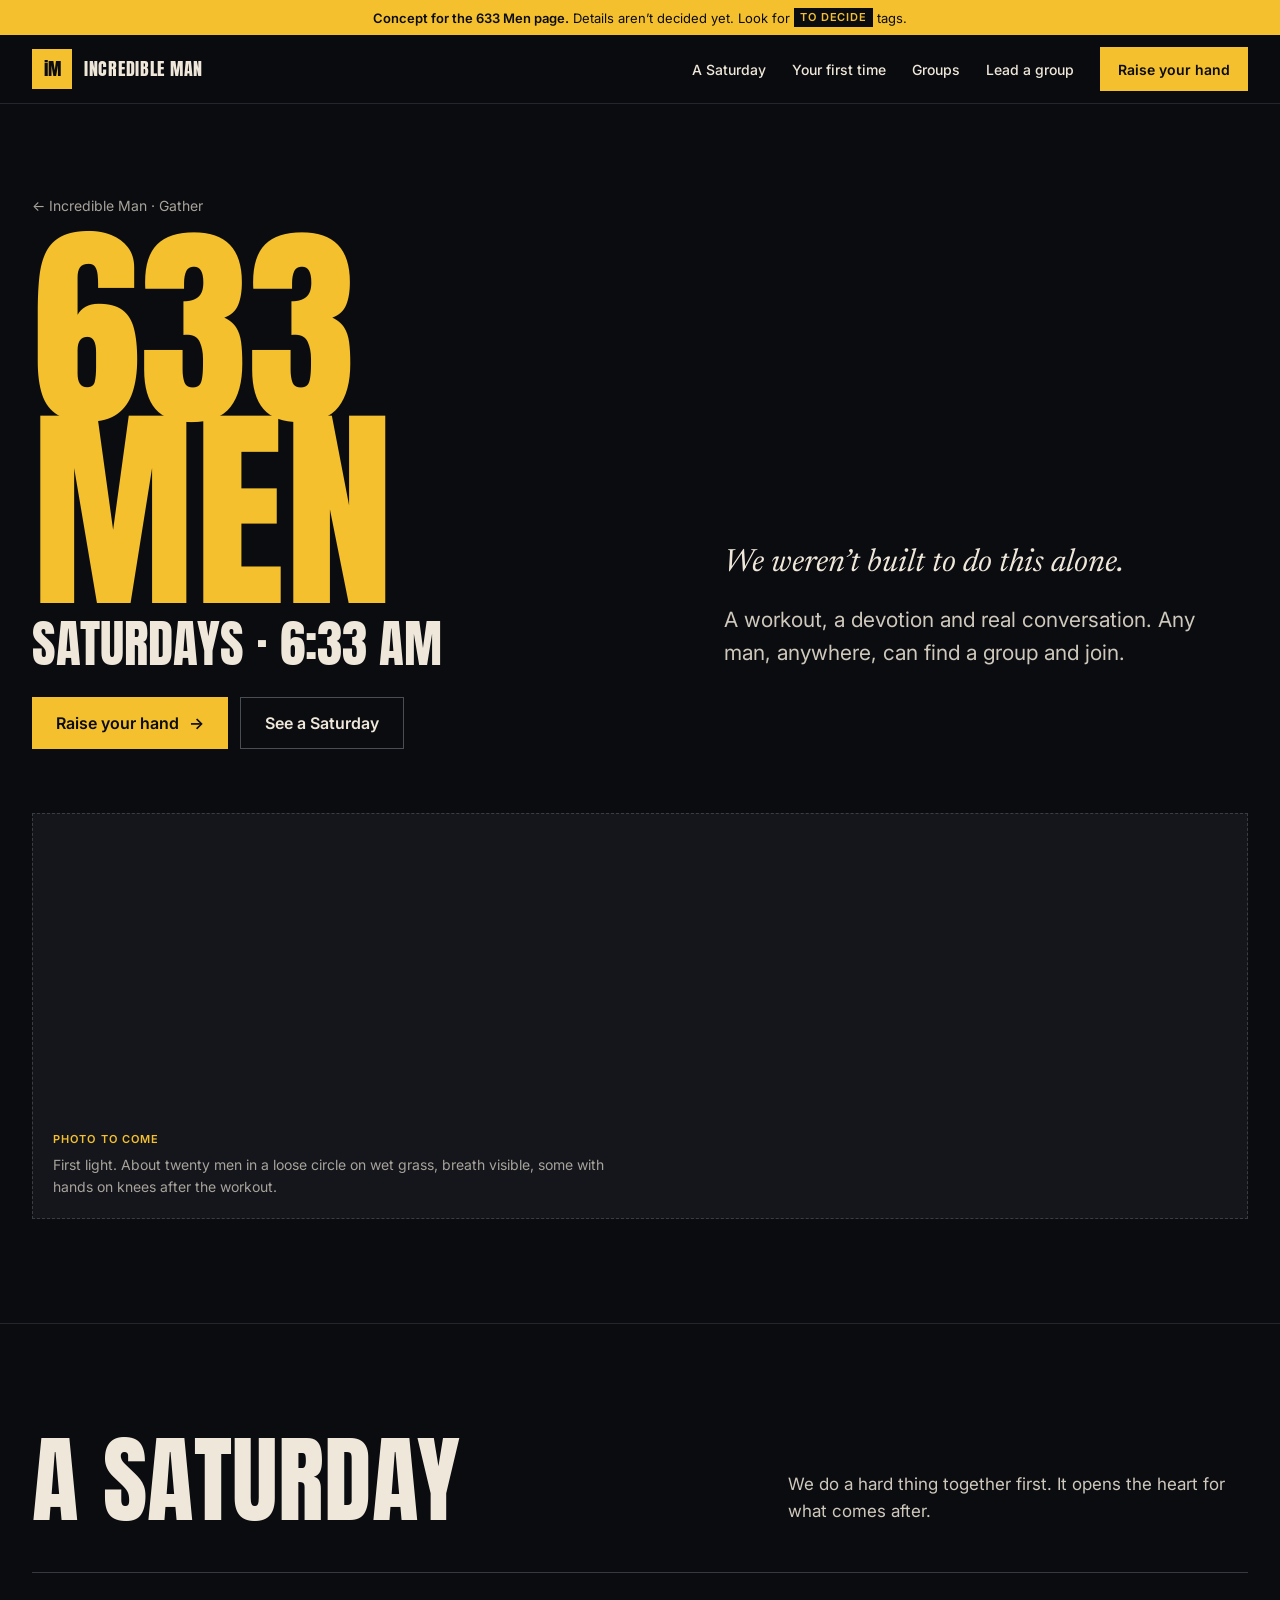
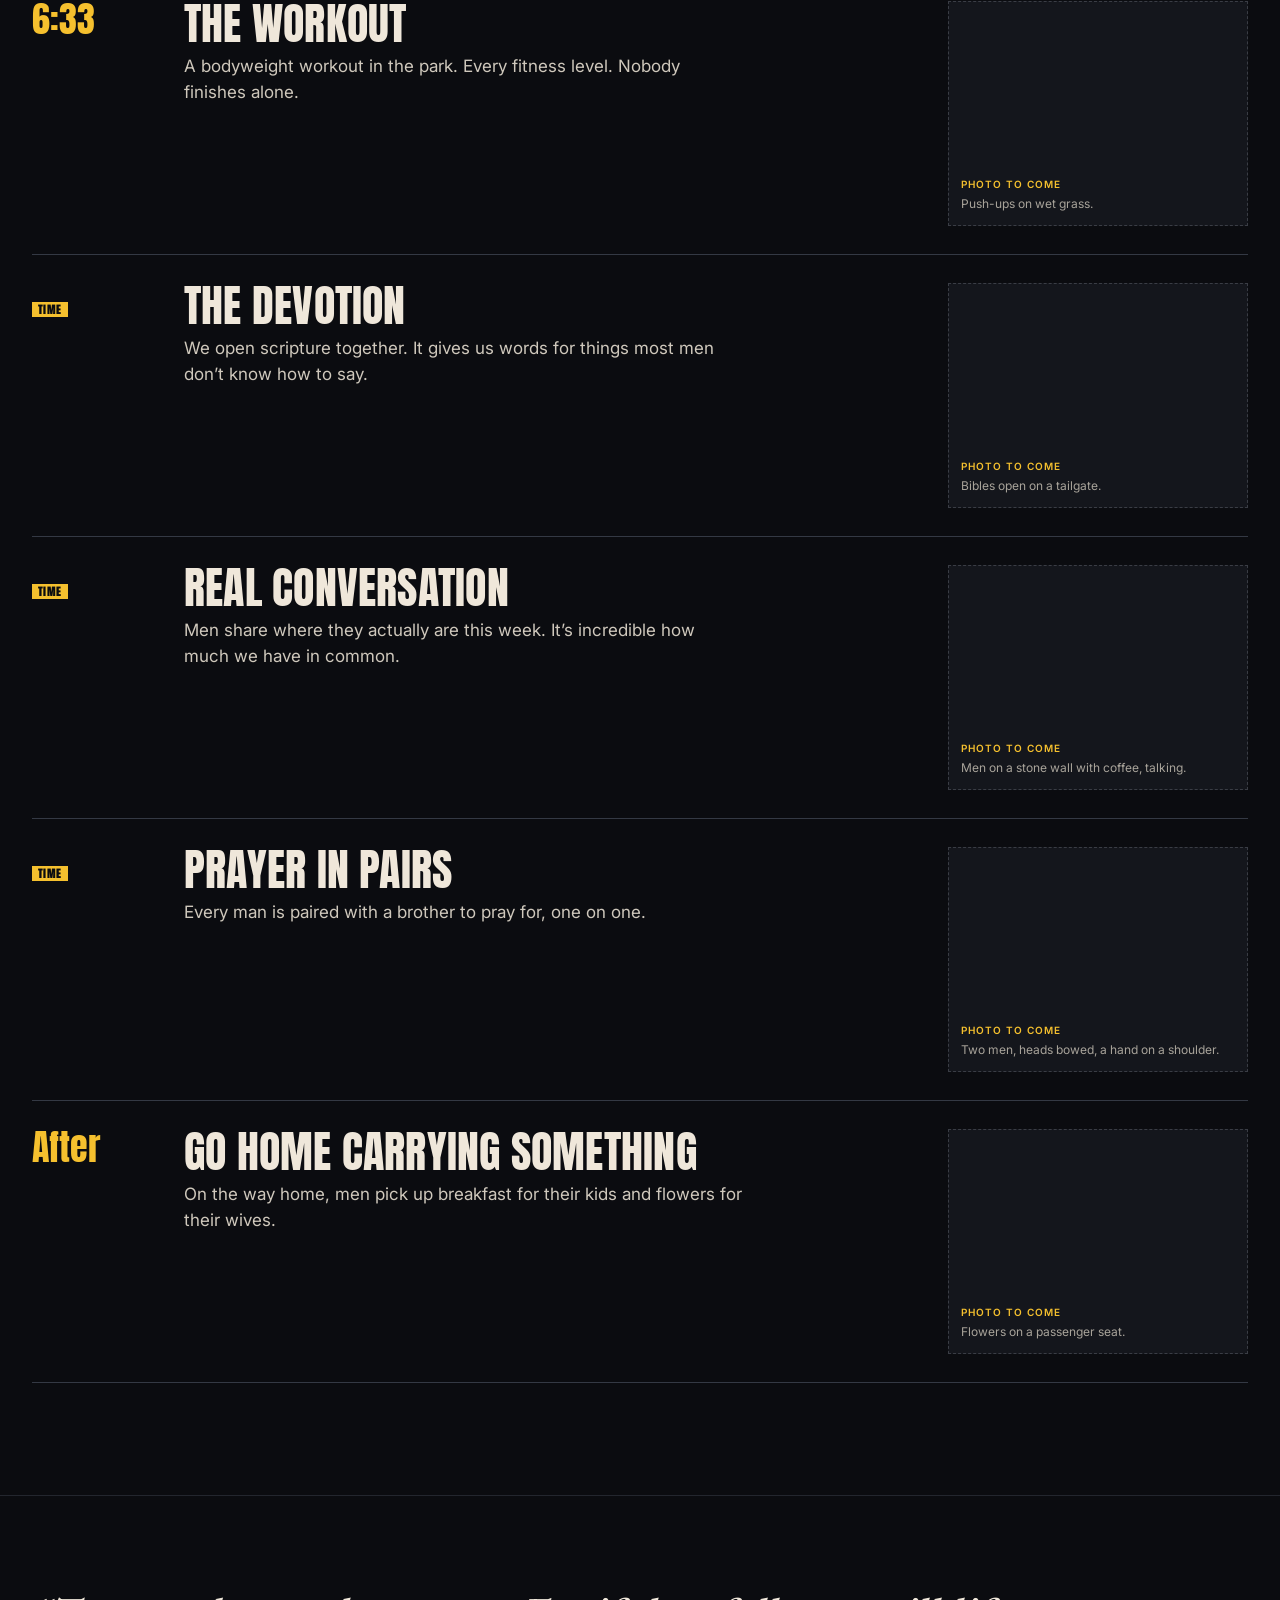
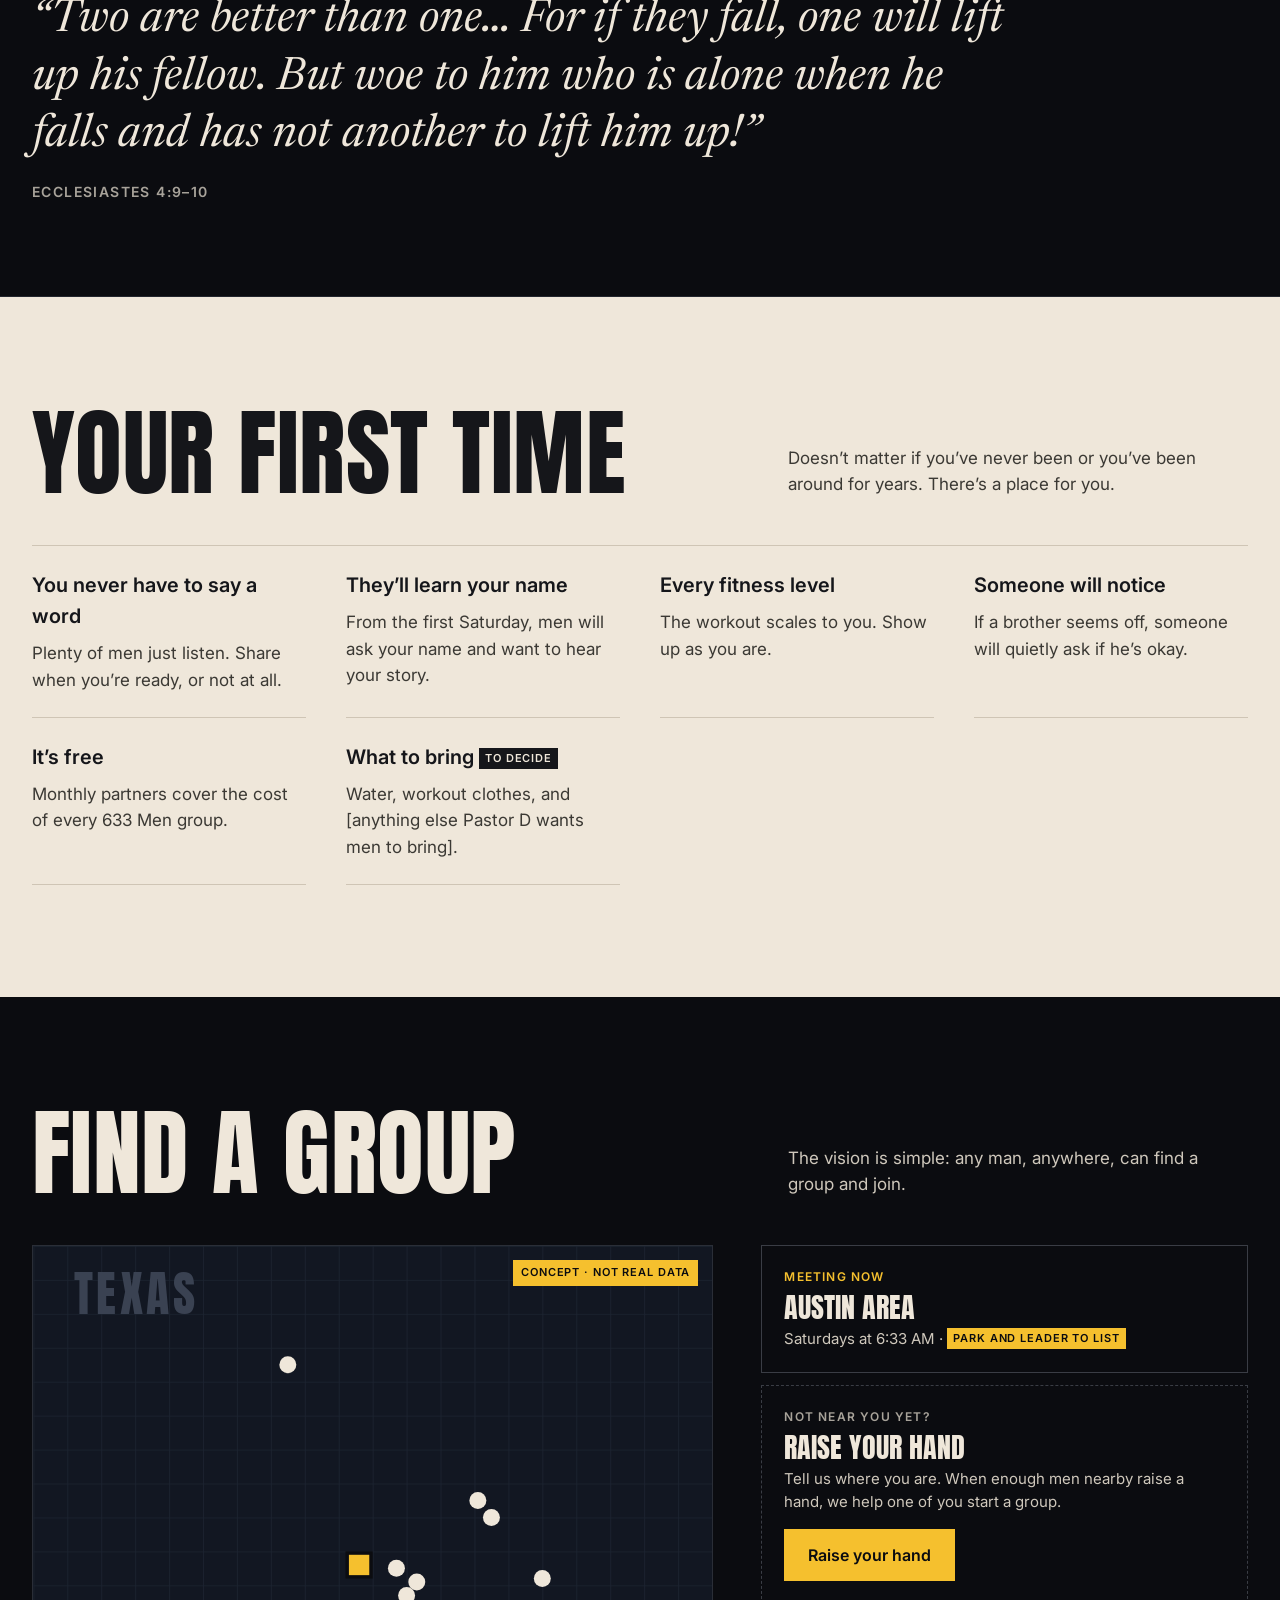
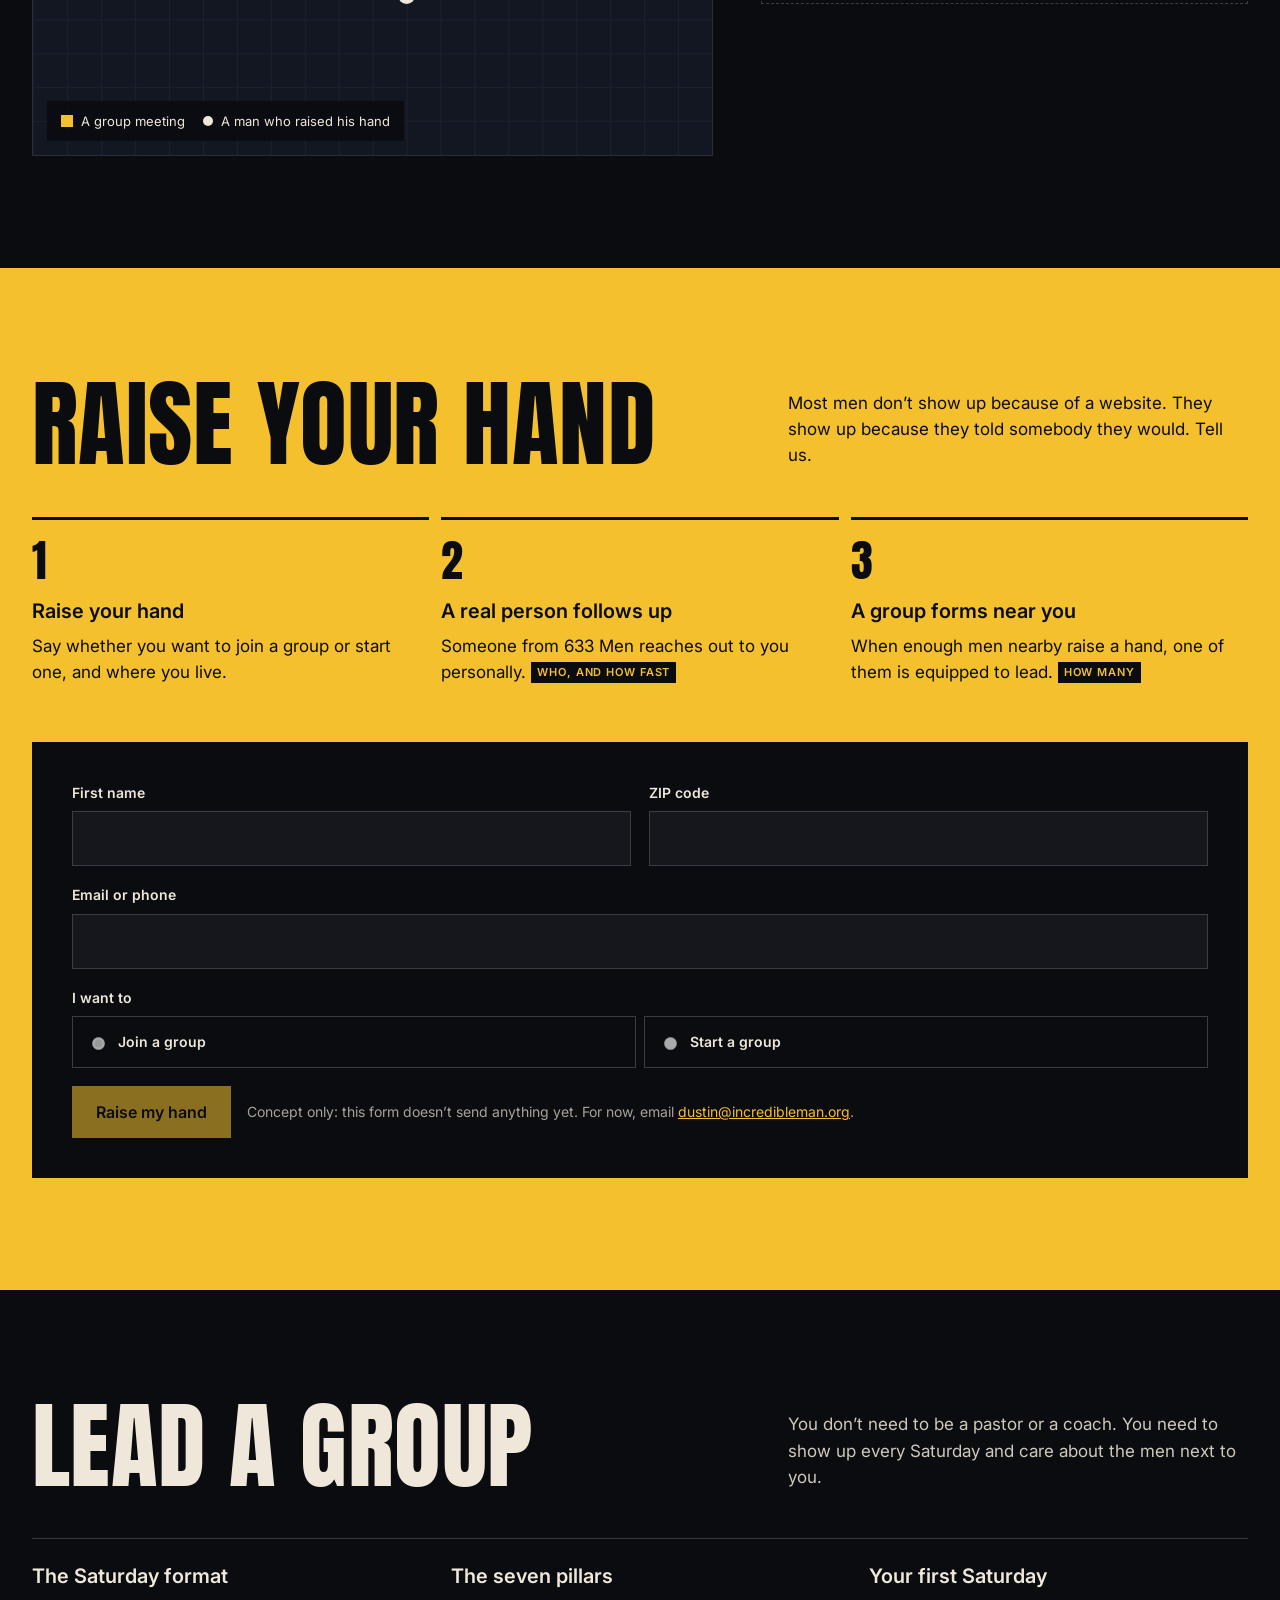
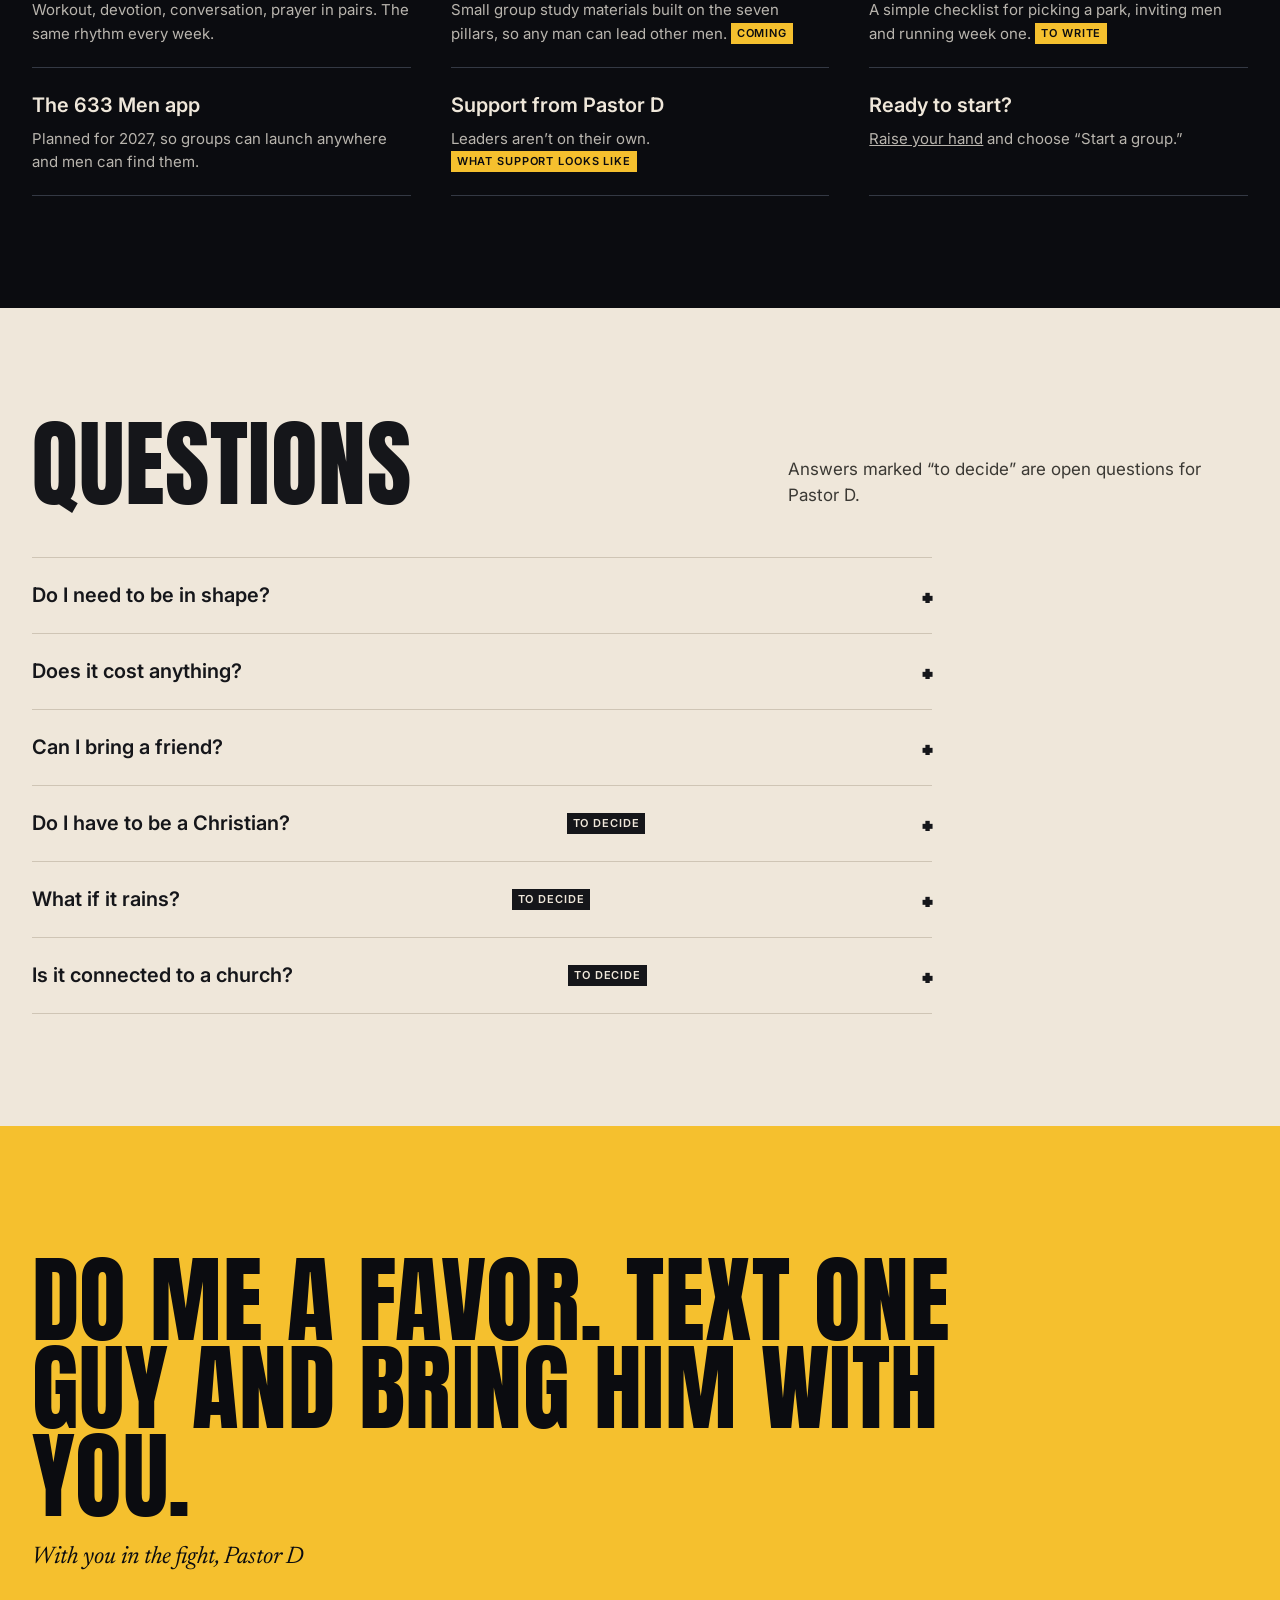
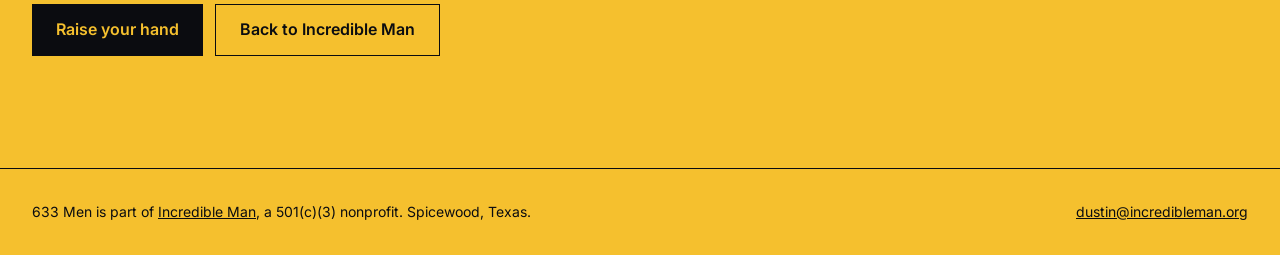
==== 633/index.html @ e5d3cb59 "Add 633 Men concept page and link it from the homepage Co-Authored-By: Claude Opus 5.5 <noreply@anth" ====
<!doctype html>
<html lang="en">
<head>
<meta charset="utf-8">
<meta name="viewport" content="width=device-width, initial-scale=1">
<meta name="robots" content="noindex, nofollow">
<title>633 Men · Concept</title>
<meta name="description" content="A concept page for 633 Men: Saturdays at 6:33 AM, a workout, a devotion and real conversation.">
<meta property="og:title" content="633 Men · Concept">
<meta property="og:description" content="Saturdays at 6:33 AM. A workout, a devotion and real conversation. Any man, anywhere, can find a group and join.">
<meta name="theme-color" content="#0B0C10">
<link rel="icon" href="data:image/svg+xml,%3Csvg xmlns='http://www.w3.org/2000/svg' viewBox='0 0 64 64'%3E%3Crect width='64' height='64' fill='%23F5C02E'/%3E%3Ctext x='32' y='44' font-family='Impact,Arial Black,sans-serif' font-size='30' text-anchor='middle' fill='%230B0C10'%3EiM%3C/text%3E%3C/svg%3E">
<link rel="preconnect" href="https://fonts.googleapis.com">
<link rel="preconnect" href="https://fonts.gstatic.com" crossorigin>
<link rel="stylesheet" href="https://fonts.googleapis.com/css2?family=Anton&family=Inter:wght@400;500;600&family=Newsreader:ital,opsz,wght@1,6..72,400&display=swap">
<style>
:root{
  --night:#0B0C10; --bone:#EFE7DA; --gold:#F5C02E; --gold-hover:#FFD65C;
  --on-night:#EFE7DA; --soft-on-night:#CFC8BC; --quiet-on-night:#A8A39A;
  --ink:#15161A; --soft-ink:#3B3934; --quiet-ink:#5E584E; --rule-bone:#CFC5B5;
  --display:'Anton',Impact,'Arial Narrow',sans-serif;
  --serif:'Newsreader',Georgia,serif;
  --sans:'Inter',system-ui,-apple-system,'Segoe UI',sans-serif;
  --h1:clamp(96px,17vw,220px); --h2:clamp(54px,8vw,96px); --h3:clamp(30px,3.6vw,44px);
  --gutter:clamp(20px,4vw,32px);
}
*{box-sizing:border-box}
html{scroll-behavior:smooth;-webkit-text-size-adjust:100%}
@media (prefers-reduced-motion:reduce){html{scroll-behavior:auto}}
body{margin:0;background:var(--night);color:var(--on-night);font-family:var(--sans);font-size:17px;line-height:1.55;-webkit-font-smoothing:antialiased}
a{color:inherit}
:focus-visible{outline:3px solid var(--gold);outline-offset:3px}
.wrap{max-width:1280px;margin:0 auto;padding-left:var(--gutter);padding-right:var(--gutter)}
.display{font-family:var(--display);font-weight:400;text-transform:uppercase;letter-spacing:.005em;margin:0}
.h2{font-size:var(--h2);line-height:.92}
.h3{font-size:var(--h3);line-height:1}
.serif{font-family:var(--serif);font-style:italic;font-weight:400}
.btn{display:inline-flex;align-items:center;gap:10px;min-height:52px;padding:0 24px;font-weight:600;font-size:16px;text-decoration:none;border:0;cursor:pointer;font-family:var(--sans)}
.btn-gold{background:var(--gold);color:var(--night)}
.btn-gold:hover{background:var(--gold-hover)}
.btn-line{border:1px solid #4A4D55;color:var(--on-night)}
.btn-line:hover{border-color:var(--on-night)}
.btn-dark{background:var(--night);color:var(--gold)}
.tag{display:inline-block;font-size:12px;font-weight:600;letter-spacing:.1em;text-transform:uppercase}
.tag-box{border:1px solid currentColor;padding:4px 8px}
.tbd{display:inline-block;font-size:11px;font-weight:600;letter-spacing:.08em;text-transform:uppercase;color:var(--night);background:var(--gold);padding:2px 6px;vertical-align:2px;white-space:nowrap}
.section{padding:clamp(72px,10vw,112px) 0}
.section-head{display:flex;flex-wrap:wrap;gap:20px 40px;align-items:flex-end;justify-content:space-between;margin-bottom:clamp(32px,5vw,48px)}
.section-head p{margin:0;max-width:460px;color:var(--soft-on-night)}
.bone{background:var(--bone);color:var(--ink)}
.bone .section-head p{color:var(--soft-ink)}
.bone .tbd{background:var(--ink);color:var(--bone)}
.gold{background:var(--gold);color:var(--night)}
.gold .section-head p{color:var(--night)}
.gold .tbd{background:var(--night);color:var(--gold)}

.preview-bar{background:var(--gold);color:var(--night);font-size:13px;line-height:1.4;text-align:center;padding:8px var(--gutter)}
.preview-bar strong{font-weight:600}
.preview-bar .tbd{background:var(--night);color:var(--gold)}

.site-header{position:sticky;top:0;z-index:20;background:rgba(11,12,16,.96);backdrop-filter:blur(8px);-webkit-backdrop-filter:blur(8px);border-bottom:1px solid #23262E}
.header-inner{display:flex;align-items:center;gap:20px;min-height:68px}
.brand{display:flex;align-items:center;gap:12px;text-decoration:none}
.brand-mark{width:40px;height:40px;background:var(--gold);color:var(--night);display:flex;align-items:center;justify-content:center;font-family:var(--display);font-size:18px}
.brand-name{font-family:var(--display);font-size:18px;letter-spacing:.04em}
.nav{margin-left:auto;display:flex;align-items:center;gap:26px;font-size:14px;font-weight:500}
.nav a{text-decoration:none}
.nav a:hover{color:var(--gold)}
.nav .btn{min-height:44px;padding:0 18px;font-size:14px}
.nav-short{display:none;margin-left:auto}
.nav-short .btn{min-height:44px;padding:0 16px;font-size:14px}
@media (max-width:900px){.nav{display:none}.nav-short{display:block}.brand-name .full{display:none}}
@media (min-width:901px){.brand-name .short{display:none}}

/* hero */
.hero{padding:clamp(48px,7vw,88px) 0 clamp(72px,9vw,104px)}
.crumb{font-size:14px;color:var(--quiet-on-night);text-decoration:none}
.crumb:hover{color:var(--on-night)}
.hero h1{margin:18px 0 0}
.hero h1 .big{display:block;font-family:var(--display);font-weight:400;font-size:var(--h1);line-height:.84;color:var(--gold);text-transform:uppercase}
.hero h1 .small{display:block;margin-top:16px;font-family:var(--display);font-weight:400;font-size:clamp(30px,4vw,52px);line-height:1;text-transform:uppercase}
.hero-grid{display:grid;grid-template-columns:minmax(0,6fr) minmax(0,5fr);gap:clamp(32px,5vw,64px);align-items:end}
@media (max-width:860px){.hero-grid{grid-template-columns:minmax(0,1fr)}}
.hero-lead{margin:0;font-size:clamp(18px,1.7vw,21px);color:var(--soft-on-night);max-width:520px}
.hero .serif{display:block;font-size:clamp(24px,2.6vw,32px);line-height:1.3;color:var(--on-night);margin:0 0 20px}
.hero-cta{display:flex;flex-wrap:wrap;gap:12px;margin-top:28px}
@media (max-width:620px){.hero-cta .btn{flex:1 1 100%;justify-content:space-between}}
.hero-photo{margin-top:clamp(40px,6vw,64px);aspect-ratio:3/1;border:1px dashed #3A3D45;background:#14161C;display:flex;flex-direction:column;justify-content:flex-end;gap:6px;padding:20px}
@media (max-width:620px){.hero-photo{aspect-ratio:4/3}}
.hero-photo .tag{color:var(--gold);font-size:11px}
.hero-photo span:last-child{font-size:14px;color:var(--quiet-on-night);max-width:560px}

/* saturday timeline */
.steps{list-style:none;margin:0;padding:0;border-top:1px solid #343944}
.step{display:grid;grid-template-columns:120px minmax(0,1fr) minmax(0,300px);gap:12px 32px;padding:28px 0;border-bottom:1px solid #343944;align-items:start}
.step .time{font-family:var(--display);font-size:clamp(26px,3vw,36px);line-height:1;color:var(--gold)}
.step h3{margin:0 0 8px}
.step p{margin:0;color:var(--soft-on-night);max-width:560px}
.shot{aspect-ratio:4/3;border:1px dashed #3A3D45;background:#14161C;padding:12px;display:flex;flex-direction:column;justify-content:flex-end;gap:4px}
.shot .tag{color:var(--gold);font-size:10px}
.shot span:last-child{font-size:12px;line-height:1.4;color:var(--quiet-on-night)}
@media (max-width:860px){.step{grid-template-columns:72px minmax(0,1fr)}.step .shot{grid-column:2}}

/* scripture */
.verse{padding:clamp(64px,8vw,96px) 0;border-top:1px solid #23262E;border-bottom:1px solid #23262E}
.verse blockquote{margin:0;max-width:980px;font-size:clamp(28px,3.6vw,46px);line-height:1.25}
.verse cite{display:block;font-family:var(--sans);margin-top:18px;font-style:normal;font-size:14px;font-weight:600;letter-spacing:.1em;color:var(--quiet-on-night)}

/* first time */
.expect{display:grid;grid-template-columns:repeat(auto-fit,minmax(min(100%,260px),1fr));gap:0 40px;border-top:1px solid var(--rule-bone)}
.expect div{padding:24px 0;border-bottom:1px solid var(--rule-bone)}
.expect h3{margin:0 0 8px;font-size:20px;font-weight:600}
.expect p{margin:0;color:var(--soft-ink)}

/* groups */
.groups-grid{display:grid;grid-template-columns:minmax(0,7fr) minmax(0,5fr);gap:clamp(32px,4vw,48px);align-items:start}
@media (max-width:900px){.groups-grid{grid-template-columns:minmax(0,1fr)}}
.map{position:relative;aspect-ratio:4/3;background:#121722;border:1px solid #2A2E37;overflow:hidden}
.map svg{position:absolute;inset:0;width:100%;height:100%}
.map-key{position:absolute;left:14px;bottom:14px;display:flex;flex-wrap:wrap;gap:8px 18px;background:rgba(11,12,16,.9);padding:10px 14px;font-size:13px}
.map-key span{display:flex;align-items:center;gap:8px}
.k-group{width:12px;height:12px;background:var(--gold)}
.k-hand{width:10px;height:10px;border-radius:50%;background:var(--on-night)}
.map-note{position:absolute;top:14px;right:14px;background:var(--gold);color:var(--night);font-size:11px;font-weight:600;letter-spacing:.08em;padding:4px 8px}
.group-card{border:1px solid #3A3D45;padding:22px;display:flex;flex-direction:column;gap:6px;margin-bottom:12px}
.group-card .name{font-family:var(--display);font-size:28px;line-height:1;text-transform:uppercase}
.group-card p{margin:0;color:var(--soft-on-night);font-size:15px}
.group-card.empty{border-style:dashed}

/* raise your hand */
.how{display:grid;grid-template-columns:repeat(3,minmax(0,1fr));gap:12px;margin-bottom:clamp(40px,5vw,56px)}
@media (max-width:860px){.how{grid-template-columns:minmax(0,1fr)}}
.how div{border-top:3px solid var(--night);padding-top:18px}
.how .n{font-family:var(--display);font-size:44px;line-height:1}
.how h3{margin:10px 0 6px;font-size:20px;font-weight:600}
.how p{margin:0}
.form{background:var(--night);color:var(--on-night);padding:clamp(24px,4vw,40px);display:grid;grid-template-columns:repeat(2,minmax(0,1fr));gap:18px}
@media (max-width:620px){.form{grid-template-columns:minmax(0,1fr)}}
.form .full{grid-column:1 / -1}
.form label{display:flex;flex-direction:column;gap:8px;font-size:14px;font-weight:600}
.form input{font:inherit;font-size:16px;font-weight:400;padding:14px;min-height:50px;background:#15171D;border:1px solid #3A3D45;color:var(--on-night)}
.choice{display:flex;flex-wrap:wrap;gap:8px;border:0;margin:0;padding:0}
.choice legend{font-size:14px;font-weight:600;margin-bottom:8px;padding:0}
.choice label{flex:1 1 200px;flex-direction:row;align-items:center;gap:10px;border:1px solid #3A3D45;padding:14px;min-height:50px;font-weight:600}
.choice input{min-height:0;accent-color:var(--gold)}
.form-note{margin:0;font-size:14px;color:var(--quiet-on-night)}
.form-note a{color:var(--gold)}

/* leaders */
.kit{display:grid;grid-template-columns:repeat(auto-fit,minmax(min(100%,280px),1fr));gap:0 40px;border-top:1px solid #343944}
.kit div{padding:22px 0;border-bottom:1px solid #343944}
.kit h3{margin:0 0 6px;font-size:20px;font-weight:600}
.kit p{margin:0;color:#B9B5AE;font-size:15px}

/* faq */
.faq{border-top:1px solid var(--rule-bone);max-width:900px}
.faq details{border-bottom:1px solid var(--rule-bone);padding:0}
.faq summary{list-style:none;cursor:pointer;display:flex;justify-content:space-between;gap:16px;align-items:center;padding:22px 0;font-size:20px;font-weight:600}
.faq summary::-webkit-details-marker{display:none}
.faq summary::after{content:"+";font-family:var(--display);font-size:28px;line-height:1}
.faq details[open] summary::after{content:"–"}
.faq p{margin:0 0 22px;color:var(--soft-ink);max-width:720px}

/* close */
.close .display{font-size:var(--h2);line-height:.92;max-width:980px}
.close p{margin:18px 0 0;font-size:18px;max-width:640px}
.close .serif{font-size:24px}
.close .row{display:flex;flex-wrap:wrap;gap:12px;margin-top:28px}
.site-footer{background:var(--gold);color:var(--night);border-top:1px solid var(--night);padding:32px 0;font-size:14px}
.site-footer .wrap{display:flex;flex-wrap:wrap;gap:12px 28px;justify-content:space-between}
</style>
</head>
<body>

<div class="preview-bar"><strong>Concept for the 633 Men page.</strong> Details aren’t decided yet. Look for <span class="tbd">To decide</span> tags.</div>

<header class="site-header">
  <div class="wrap header-inner">
    <a class="brand" href="../" aria-label="Incredible Man home"><span class="brand-mark">iM</span><span class="brand-name"><span class="full">INCREDIBLE MAN</span><span class="short">633 MEN</span></span></a>
    <nav class="nav" aria-label="633 Men">
      <a href="#saturday">A Saturday</a>
      <a href="#first-time">Your first time</a>
      <a href="#groups">Groups</a>
      <a href="#lead">Lead a group</a>
      <a class="btn btn-gold" href="#raise">Raise your hand</a>
    </nav>
    <div class="nav-short"><a class="btn btn-gold" href="#raise">Raise your hand</a></div>
  </div>
</header>

<main>
  <section class="hero" id="top">
    <div class="wrap">
      <a class="crumb" href="../#gather">← Incredible Man · Gather</a>
      <div class="hero-grid">
        <h1><span class="big">633 Men</span><span class="small">Saturdays · 6:33 AM</span></h1>
        <div>
          <p class="serif">We weren’t built to do this alone.</p>
          <p class="hero-lead">A workout, a devotion and real conversation. Any man, anywhere, can find a group and join.</p>
        </div>
      </div>
      <div class="hero-cta">
        <a class="btn btn-gold" href="#raise">Raise your hand <span aria-hidden="true">→</span></a>
        <a class="btn btn-line" href="#saturday">See a Saturday</a>
      </div>
      <div class="hero-photo"><span class="tag">Photo to come</span><span>First light. About twenty men in a loose circle on wet grass, breath visible, some with hands on knees after the workout.</span></div>
    </div>
  </section>

  <section class="section" id="saturday" aria-labelledby="saturday-title" style="border-top:1px solid #23262E">
    <div class="wrap">
      <div class="section-head">
        <h2 class="display h2" id="saturday-title">A Saturday</h2>
        <p>We do a hard thing together first. It opens the heart for what comes after.</p>
      </div>
      <ol class="steps">
        <li class="step">
          <span class="time">6:33</span>
          <div><h3 class="display h3">The workout</h3><p>A bodyweight workout in the park. Every fitness level. Nobody finishes alone.</p></div>
          <div class="shot"><span class="tag">Photo to come</span><span>Push-ups on wet grass.</span></div>
        </li>
        <li class="step">
          <span class="time"><span class="tbd">Time</span></span>
          <div><h3 class="display h3">The devotion</h3><p>We open scripture together. It gives us words for things most men don’t know how to say.</p></div>
          <div class="shot"><span class="tag">Photo to come</span><span>Bibles open on a tailgate.</span></div>
        </li>
        <li class="step">
          <span class="time"><span class="tbd">Time</span></span>
          <div><h3 class="display h3">Real conversation</h3><p>Men share where they actually are this week. It’s incredible how much we have in common.</p></div>
          <div class="shot"><span class="tag">Photo to come</span><span>Men on a stone wall with coffee, talking.</span></div>
        </li>
        <li class="step">
          <span class="time"><span class="tbd">Time</span></span>
          <div><h3 class="display h3">Prayer in pairs</h3><p>Every man is paired with a brother to pray for, one on one.</p></div>
          <div class="shot"><span class="tag">Photo to come</span><span>Two men, heads bowed, a hand on a shoulder.</span></div>
        </li>
        <li class="step">
          <span class="time">After</span>
          <div><h3 class="display h3">Go home carrying something</h3><p>On the way home, men pick up breakfast for their kids and flowers for their wives.</p></div>
          <div class="shot"><span class="tag">Photo to come</span><span>Flowers on a passenger seat.</span></div>
        </li>
      </ol>
    </div>
  </section>

  <section class="verse" aria-label="Scripture">
    <div class="wrap">
      <blockquote class="serif">“Two are better than one… For if they fall, one will lift up his fellow. But woe to him who is alone when he falls and has not another to lift him up!”<cite>ECCLESIASTES 4:9–10</cite></blockquote>
    </div>
  </section>

  <section class="section bone" id="first-time" aria-labelledby="first-title">
    <div class="wrap">
      <div class="section-head">
        <h2 class="display h2" id="first-title">Your first time</h2>
        <p>Doesn’t matter if you’ve never been or you’ve been around for years. There’s a place for you.</p>
      </div>
      <div class="expect">
        <div><h3>You never have to say a word</h3><p>Plenty of men just listen. Share when you’re ready, or not at all.</p></div>
        <div><h3>They’ll learn your name</h3><p>From the first Saturday, men will ask your name and want to hear your story.</p></div>
        <div><h3>Every fitness level</h3><p>The workout scales to you. Show up as you are.</p></div>
        <div><h3>Someone will notice</h3><p>If a brother seems off, someone will quietly ask if he’s okay.</p></div>
        <div><h3>It’s free</h3><p>Monthly partners cover the cost of every 633 Men group.</p></div>
        <div><h3>What to bring <span class="tbd">To decide</span></h3><p>Water, workout clothes, and [anything else Pastor D wants men to bring].</p></div>
      </div>
    </div>
  </section>

  <section class="section" id="groups" aria-labelledby="groups-title">
    <div class="wrap">
      <div class="section-head">
        <h2 class="display h2" id="groups-title">Find a group</h2>
        <p>The vision is simple: any man, anywhere, can find a group and join.</p>
      </div>
      <div class="groups-grid">
        <div class="map" role="img" aria-label="Concept map showing one group near Austin and men who have raised their hand elsewhere in Texas">
          <svg viewBox="0 0 400 300" aria-hidden="true">
            <defs><pattern id="g" width="20" height="20" patternUnits="userSpaceOnUse"><path d="M20 0H0V20" fill="none" stroke="#1C2330" stroke-width="1"/></pattern></defs>
            <rect width="400" height="300" fill="url(#g)"/>
            <text x="24" y="40" fill="#3A4252" font-family="Anton,Impact,sans-serif" font-size="28" letter-spacing="2">TEXAS</text>
            <circle cx="214" cy="190" r="5" fill="#EFE7DA"/><circle cx="226" cy="198" r="5" fill="#EFE7DA"/><circle cx="220" cy="206" r="5" fill="#EFE7DA"/>
            <circle cx="262" cy="150" r="5" fill="#EFE7DA"/><circle cx="270" cy="160" r="5" fill="#EFE7DA"/>
            <circle cx="300" cy="196" r="5" fill="#EFE7DA"/>
            <circle cx="150" cy="70" r="5" fill="#EFE7DA"/>
            <rect x="185" y="181" width="14" height="14" fill="#F5C02E" stroke="#0B0C10" stroke-width="2"/>
          </svg>
          <span class="map-note">CONCEPT · NOT REAL DATA</span>
          <div class="map-key"><span><i class="k-group"></i>A group meeting</span><span><i class="k-hand"></i>A man who raised his hand</span></div>
        </div>
        <div>
          <div class="group-card">
            <span class="tag" style="color:var(--gold)">Meeting now</span>
            <span class="name">Austin area</span>
            <p>Saturdays at 6:33 AM · <span class="tbd">Park and leader to list</span></p>
          </div>
          <div class="group-card empty">
            <span class="tag" style="color:var(--quiet-on-night)">Not near you yet?</span>
            <span class="name">Raise your hand</span>
            <p>Tell us where you are. When enough men nearby raise a hand, we help one of you start a group.</p>
            <p style="margin-top:10px"><a class="btn btn-gold" href="#raise">Raise your hand</a></p>
          </div>
        </div>
      </div>
    </div>
  </section>

  <section class="section gold" id="raise" aria-labelledby="raise-title">
    <div class="wrap">
      <div class="section-head">
        <h2 class="display h2" id="raise-title">Raise your hand</h2>
        <p>Most men don’t show up because of a website. They show up because they told somebody they would. Tell us.</p>
      </div>
      <div class="how">
        <div><span class="n">1</span><h3>Raise your hand</h3><p>Say whether you want to join a group or start one, and where you live.</p></div>
        <div><span class="n">2</span><h3>A real person follows up</h3><p>Someone from 633 Men reaches out to you personally. <span class="tbd">Who, and how fast</span></p></div>
        <div><span class="n">3</span><h3>A group forms near you</h3><p>When enough men nearby raise a hand, one of them is equipped to lead. <span class="tbd">How many</span></p></div>
      </div>
      <form class="form" onsubmit="return false" aria-describedby="form-note">
        <label>First name<input type="text" name="name" autocomplete="given-name" disabled></label>
        <label>ZIP code<input type="text" name="zip" inputmode="numeric" autocomplete="postal-code" disabled></label>
        <label class="full">Email or phone<input type="text" name="contact" disabled></label>
        <fieldset class="choice full" disabled>
          <legend>I want to</legend>
          <label><input type="radio" name="intent" checked> Join a group</label>
          <label><input type="radio" name="intent"> Start a group</label>
        </fieldset>
        <div class="full" style="display:flex;flex-wrap:wrap;gap:16px;align-items:center">
          <button class="btn btn-gold" type="submit" disabled style="opacity:.55;cursor:not-allowed">Raise my hand</button>
          <p class="form-note" id="form-note">Concept only: this form doesn’t send anything yet. For now, email <a href="mailto:dustin@incredibleman.org?subject=633%20Men">dustin@incredibleman.org</a>.</p>
        </div>
      </form>
    </div>
  </section>

  <section class="section" id="lead" aria-labelledby="lead-title">
    <div class="wrap">
      <div class="section-head">
        <h2 class="display h2" id="lead-title">Lead a group</h2>
        <p>You don’t need to be a pastor or a coach. You need to show up every Saturday and care about the men next to you.</p>
      </div>
      <div class="kit">
        <div><h3>The Saturday format</h3><p>Workout, devotion, conversation, prayer in pairs. The same rhythm every week.</p></div>
        <div><h3>The seven pillars</h3><p>Small group study materials built on the seven pillars, so any man can lead other men. <span class="tbd">Coming</span></p></div>
        <div><h3>Your first Saturday</h3><p>A simple checklist for picking a park, inviting men and running week one. <span class="tbd">To write</span></p></div>
        <div><h3>The 633 Men app</h3><p>Planned for 2027, so groups can launch anywhere and men can find them.</p></div>
        <div><h3>Support from Pastor D</h3><p>Leaders aren’t on their own. <span class="tbd">What support looks like</span></p></div>
        <div><h3>Ready to start?</h3><p><a href="#raise">Raise your hand</a> and choose “Start a group.”</p></div>
      </div>
    </div>
  </section>

  <section class="section bone" id="faq" aria-labelledby="faq-title">
    <div class="wrap">
      <div class="section-head">
        <h2 class="display h2" id="faq-title">Questions</h2>
        <p>Answers marked “to decide” are open questions for Pastor D.</p>
      </div>
      <div class="faq">
        <details><summary>Do I need to be in shape?</summary><p>No. Every fitness level is welcome, and the workout scales to you.</p></details>
        <details><summary>Does it cost anything?</summary><p>No. 633 Men is free, like every Incredible Man resource.</p></details>
        <details><summary>Can I bring a friend?</summary><p>Yes. Text one guy and bring him with you.</p></details>
        <details><summary>Do I have to be a Christian? <span class="tbd">To decide</span></summary><p>[Pastor D’s answer on who is welcome, and how faith is part of the morning.]</p></details>
        <details><summary>What if it rains? <span class="tbd">To decide</span></summary><p>[Weather plan.]</p></details>
        <details><summary>Is it connected to a church? <span class="tbd">To decide</span></summary><p>[How groups relate to local churches.]</p></details>
      </div>
    </div>
  </section>

  <section class="section gold close" aria-label="Closing">
    <div class="wrap">
      <p class="display">Do me a favor. Text one guy and bring him with you.</p>
      <p class="serif">With you in the fight, Pastor D</p>
      <div class="row">
        <a class="btn btn-dark" href="#raise">Raise your hand</a>
        <a class="btn" href="../" style="border:1px solid var(--night);color:var(--night)">Back to Incredible Man</a>
      </div>
    </div>
  </section>
</main>

<footer class="site-footer">
  <div class="wrap">
    <span>633 Men is part of <a href="../">Incredible Man</a>, a 501(c)(3) nonprofit. Spicewood, Texas.</span>
    <a href="mailto:dustin@incredibleman.org">dustin@incredibleman.org</a>
  </div>
</footer>
</body>
</html>
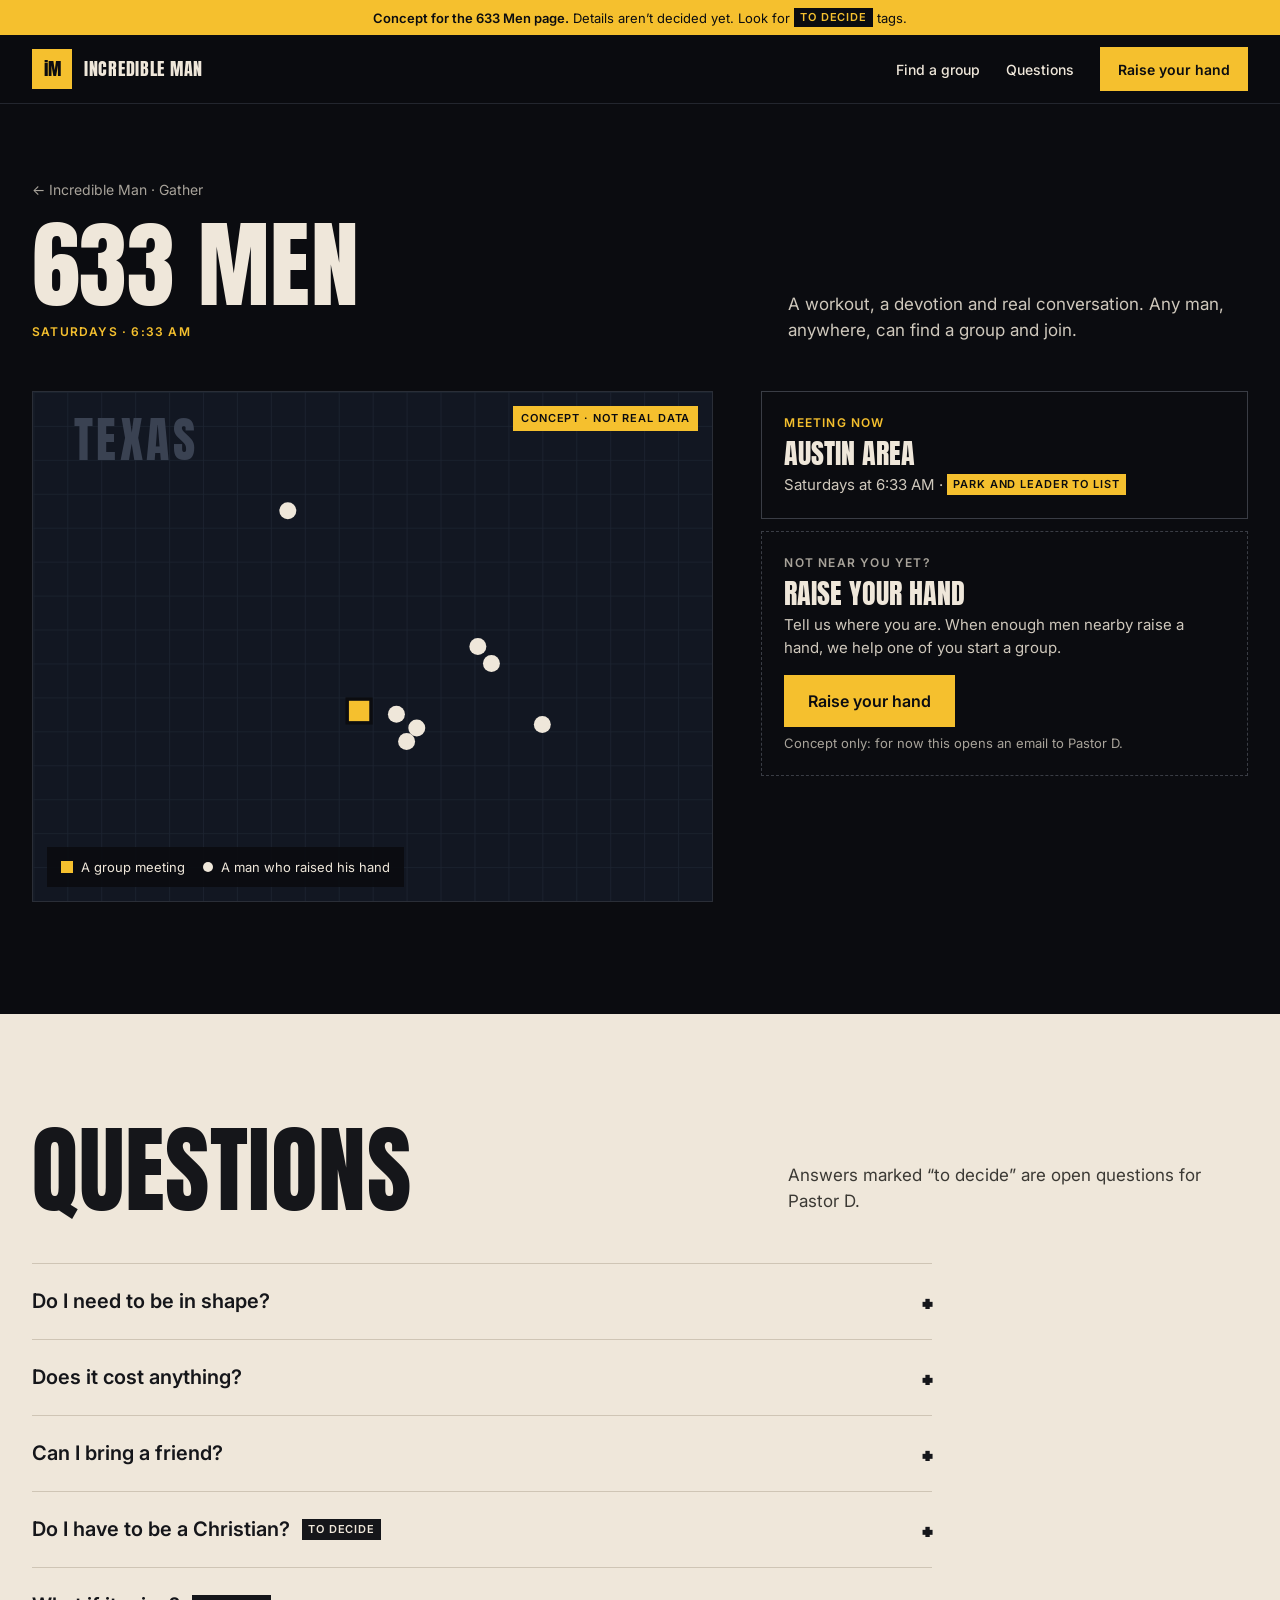
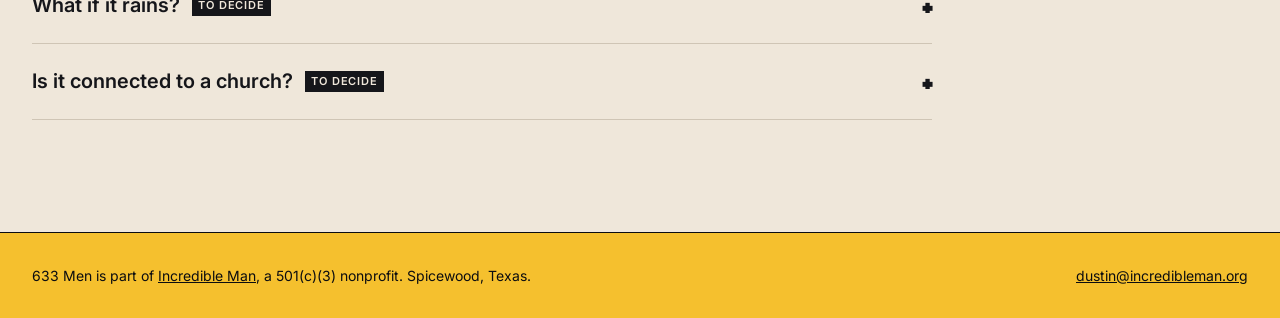
==== commit 43477376: "Trim 633 Men concept page to find-a-group and FAQ Co-Authored-By: Claude Opus 5.5 <noreply@anthropic" ====
--- a/633/index.html
+++ b/633/index.html
@@ -155,9 +155,9 @@
 /* faq */
 .faq{border-top:1px solid var(--rule-bone);max-width:900px}
 .faq details{border-bottom:1px solid var(--rule-bone);padding:0}
-.faq summary{list-style:none;cursor:pointer;display:flex;justify-content:space-between;gap:16px;align-items:center;padding:22px 0;font-size:20px;font-weight:600}
+.faq summary{list-style:none;cursor:pointer;display:flex;flex-wrap:wrap;justify-content:flex-start;gap:8px 12px;align-items:center;padding:22px 0;font-size:20px;font-weight:600}
 .faq summary::-webkit-details-marker{display:none}
-.faq summary::after{content:"+";font-family:var(--display);font-size:28px;line-height:1}
+.faq summary::after{margin-left:auto;content:"+";font-family:var(--display);font-size:28px;line-height:1}
 .faq details[open] summary::after{content:"–"}
 .faq p{margin:0 0 22px;color:var(--soft-ink);max-width:720px}
 
@@ -178,99 +178,24 @@
   <div class="wrap header-inner">
     <a class="brand" href="../" aria-label="Incredible Man home"><span class="brand-mark">iM</span><span class="brand-name"><span class="full">INCREDIBLE MAN</span><span class="short">633 MEN</span></span></a>
     <nav class="nav" aria-label="633 Men">
-      <a href="#saturday">A Saturday</a>
-      <a href="#first-time">Your first time</a>
-      <a href="#groups">Groups</a>
-      <a href="#lead">Lead a group</a>
-      <a class="btn btn-gold" href="#raise">Raise your hand</a>
+      <a href="#groups">Find a group</a>
+      <a href="#faq">Questions</a>
+      <a class="btn btn-gold" href="mailto:dustin@incredibleman.org?subject=633%20Men">Raise your hand</a>
     </nav>
-    <div class="nav-short"><a class="btn btn-gold" href="#raise">Raise your hand</a></div>
+    <div class="nav-short"><a class="btn btn-gold" href="mailto:dustin@incredibleman.org?subject=633%20Men">Raise your hand</a></div>
   </div>
 </header>
 
 <main>
-  <section class="hero" id="top">
+  <section class="section" id="groups" aria-labelledby="groups-title" style="padding-top:clamp(40px,6vw,72px)">
     <div class="wrap">
       <a class="crumb" href="../#gather">← Incredible Man · Gather</a>
-      <div class="hero-grid">
-        <h1><span class="big">633 Men</span><span class="small">Saturdays · 6:33 AM</span></h1>
+      <div class="section-head" style="margin-top:18px">
         <div>
-          <p class="serif">We weren’t built to do this alone.</p>
-          <p class="hero-lead">A workout, a devotion and real conversation. Any man, anywhere, can find a group and join.</p>
+          <h1 class="display" id="groups-title" style="font-size:var(--h2);line-height:.92">633 Men</h1>
+          <p class="tag" style="margin:14px 0 0;color:var(--gold)">Saturdays · 6:33 AM</p>
         </div>
-      </div>
-      <div class="hero-cta">
-        <a class="btn btn-gold" href="#raise">Raise your hand <span aria-hidden="true">→</span></a>
-        <a class="btn btn-line" href="#saturday">See a Saturday</a>
-      </div>
-      <div class="hero-photo"><span class="tag">Photo to come</span><span>First light. About twenty men in a loose circle on wet grass, breath visible, some with hands on knees after the workout.</span></div>
-    </div>
-  </section>
-
-  <section class="section" id="saturday" aria-labelledby="saturday-title" style="border-top:1px solid #23262E">
-    <div class="wrap">
-      <div class="section-head">
-        <h2 class="display h2" id="saturday-title">A Saturday</h2>
-        <p>We do a hard thing together first. It opens the heart for what comes after.</p>
-      </div>
-      <ol class="steps">
-        <li class="step">
-          <span class="time">6:33</span>
-          <div><h3 class="display h3">The workout</h3><p>A bodyweight workout in the park. Every fitness level. Nobody finishes alone.</p></div>
-          <div class="shot"><span class="tag">Photo to come</span><span>Push-ups on wet grass.</span></div>
-        </li>
-        <li class="step">
-          <span class="time"><span class="tbd">Time</span></span>
-          <div><h3 class="display h3">The devotion</h3><p>We open scripture together. It gives us words for things most men don’t know how to say.</p></div>
-          <div class="shot"><span class="tag">Photo to come</span><span>Bibles open on a tailgate.</span></div>
-        </li>
-        <li class="step">
-          <span class="time"><span class="tbd">Time</span></span>
-          <div><h3 class="display h3">Real conversation</h3><p>Men share where they actually are this week. It’s incredible how much we have in common.</p></div>
-          <div class="shot"><span class="tag">Photo to come</span><span>Men on a stone wall with coffee, talking.</span></div>
-        </li>
-        <li class="step">
-          <span class="time"><span class="tbd">Time</span></span>
-          <div><h3 class="display h3">Prayer in pairs</h3><p>Every man is paired with a brother to pray for, one on one.</p></div>
-          <div class="shot"><span class="tag">Photo to come</span><span>Two men, heads bowed, a hand on a shoulder.</span></div>
-        </li>
-        <li class="step">
-          <span class="time">After</span>
-          <div><h3 class="display h3">Go home carrying something</h3><p>On the way home, men pick up breakfast for their kids and flowers for their wives.</p></div>
-          <div class="shot"><span class="tag">Photo to come</span><span>Flowers on a passenger seat.</span></div>
-        </li>
-      </ol>
-    </div>
-  </section>
-
-  <section class="verse" aria-label="Scripture">
-    <div class="wrap">
-      <blockquote class="serif">“Two are better than one… For if they fall, one will lift up his fellow. But woe to him who is alone when he falls and has not another to lift him up!”<cite>ECCLESIASTES 4:9–10</cite></blockquote>
-    </div>
-  </section>
-
-  <section class="section bone" id="first-time" aria-labelledby="first-title">
-    <div class="wrap">
-      <div class="section-head">
-        <h2 class="display h2" id="first-title">Your first time</h2>
-        <p>Doesn’t matter if you’ve never been or you’ve been around for years. There’s a place for you.</p>
-      </div>
-      <div class="expect">
-        <div><h3>You never have to say a word</h3><p>Plenty of men just listen. Share when you’re ready, or not at all.</p></div>
-        <div><h3>They’ll learn your name</h3><p>From the first Saturday, men will ask your name and want to hear your story.</p></div>
-        <div><h3>Every fitness level</h3><p>The workout scales to you. Show up as you are.</p></div>
-        <div><h3>Someone will notice</h3><p>If a brother seems off, someone will quietly ask if he’s okay.</p></div>
-        <div><h3>It’s free</h3><p>Monthly partners cover the cost of every 633 Men group.</p></div>
-        <div><h3>What to bring <span class="tbd">To decide</span></h3><p>Water, workout clothes, and [anything else Pastor D wants men to bring].</p></div>
-      </div>
-    </div>
-  </section>
-
-  <section class="section" id="groups" aria-labelledby="groups-title">
-    <div class="wrap">
-      <div class="section-head">
-        <h2 class="display h2" id="groups-title">Find a group</h2>
-        <p>The vision is simple: any man, anywhere, can find a group and join.</p>
+        <p>A workout, a devotion and real conversation. Any man, anywhere, can find a group and join.</p>
       </div>
       <div class="groups-grid">
         <div class="map" role="img" aria-label="Concept map showing one group near Austin and men who have raised their hand elsewhere in Texas">
@@ -297,54 +222,10 @@
             <span class="tag" style="color:var(--quiet-on-night)">Not near you yet?</span>
             <span class="name">Raise your hand</span>
             <p>Tell us where you are. When enough men nearby raise a hand, we help one of you start a group.</p>
-            <p style="margin-top:10px"><a class="btn btn-gold" href="#raise">Raise your hand</a></p>
+            <p style="margin-top:10px"><a class="btn btn-gold" href="mailto:dustin@incredibleman.org?subject=633%20Men">Raise your hand</a></p>
+            <p style="font-size:13px;color:var(--quiet-on-night)">Concept only: for now this opens an email to Pastor D.</p>
           </div>
         </div>
-      </div>
-    </div>
-  </section>
-
-  <section class="section gold" id="raise" aria-labelledby="raise-title">
-    <div class="wrap">
-      <div class="section-head">
-        <h2 class="display h2" id="raise-title">Raise your hand</h2>
-        <p>Most men don’t show up because of a website. They show up because they told somebody they would. Tell us.</p>
-      </div>
-      <div class="how">
-        <div><span class="n">1</span><h3>Raise your hand</h3><p>Say whether you want to join a group or start one, and where you live.</p></div>
-        <div><span class="n">2</span><h3>A real person follows up</h3><p>Someone from 633 Men reaches out to you personally. <span class="tbd">Who, and how fast</span></p></div>
-        <div><span class="n">3</span><h3>A group forms near you</h3><p>When enough men nearby raise a hand, one of them is equipped to lead. <span class="tbd">How many</span></p></div>
-      </div>
-      <form class="form" onsubmit="return false" aria-describedby="form-note">
-        <label>First name<input type="text" name="name" autocomplete="given-name" disabled></label>
-        <label>ZIP code<input type="text" name="zip" inputmode="numeric" autocomplete="postal-code" disabled></label>
-        <label class="full">Email or phone<input type="text" name="contact" disabled></label>
-        <fieldset class="choice full" disabled>
-          <legend>I want to</legend>
-          <label><input type="radio" name="intent" checked> Join a group</label>
-          <label><input type="radio" name="intent"> Start a group</label>
-        </fieldset>
-        <div class="full" style="display:flex;flex-wrap:wrap;gap:16px;align-items:center">
-          <button class="btn btn-gold" type="submit" disabled style="opacity:.55;cursor:not-allowed">Raise my hand</button>
-          <p class="form-note" id="form-note">Concept only: this form doesn’t send anything yet. For now, email <a href="mailto:dustin@incredibleman.org?subject=633%20Men">dustin@incredibleman.org</a>.</p>
-        </div>
-      </form>
-    </div>
-  </section>
-
-  <section class="section" id="lead" aria-labelledby="lead-title">
-    <div class="wrap">
-      <div class="section-head">
-        <h2 class="display h2" id="lead-title">Lead a group</h2>
-        <p>You don’t need to be a pastor or a coach. You need to show up every Saturday and care about the men next to you.</p>
-      </div>
-      <div class="kit">
-        <div><h3>The Saturday format</h3><p>Workout, devotion, conversation, prayer in pairs. The same rhythm every week.</p></div>
-        <div><h3>The seven pillars</h3><p>Small group study materials built on the seven pillars, so any man can lead other men. <span class="tbd">Coming</span></p></div>
-        <div><h3>Your first Saturday</h3><p>A simple checklist for picking a park, inviting men and running week one. <span class="tbd">To write</span></p></div>
-        <div><h3>The 633 Men app</h3><p>Planned for 2027, so groups can launch anywhere and men can find them.</p></div>
-        <div><h3>Support from Pastor D</h3><p>Leaders aren’t on their own. <span class="tbd">What support looks like</span></p></div>
-        <div><h3>Ready to start?</h3><p><a href="#raise">Raise your hand</a> and choose “Start a group.”</p></div>
       </div>
     </div>
   </section>
@@ -362,17 +243,6 @@
         <details><summary>Do I have to be a Christian? <span class="tbd">To decide</span></summary><p>[Pastor D’s answer on who is welcome, and how faith is part of the morning.]</p></details>
         <details><summary>What if it rains? <span class="tbd">To decide</span></summary><p>[Weather plan.]</p></details>
         <details><summary>Is it connected to a church? <span class="tbd">To decide</span></summary><p>[How groups relate to local churches.]</p></details>
-      </div>
-    </div>
-  </section>
-
-  <section class="section gold close" aria-label="Closing">
-    <div class="wrap">
-      <p class="display">Do me a favor. Text one guy and bring him with you.</p>
-      <p class="serif">With you in the fight, Pastor D</p>
-      <div class="row">
-        <a class="btn btn-dark" href="#raise">Raise your hand</a>
-        <a class="btn" href="../" style="border:1px solid var(--night);color:var(--night)">Back to Incredible Man</a>
       </div>
     </div>
   </section>
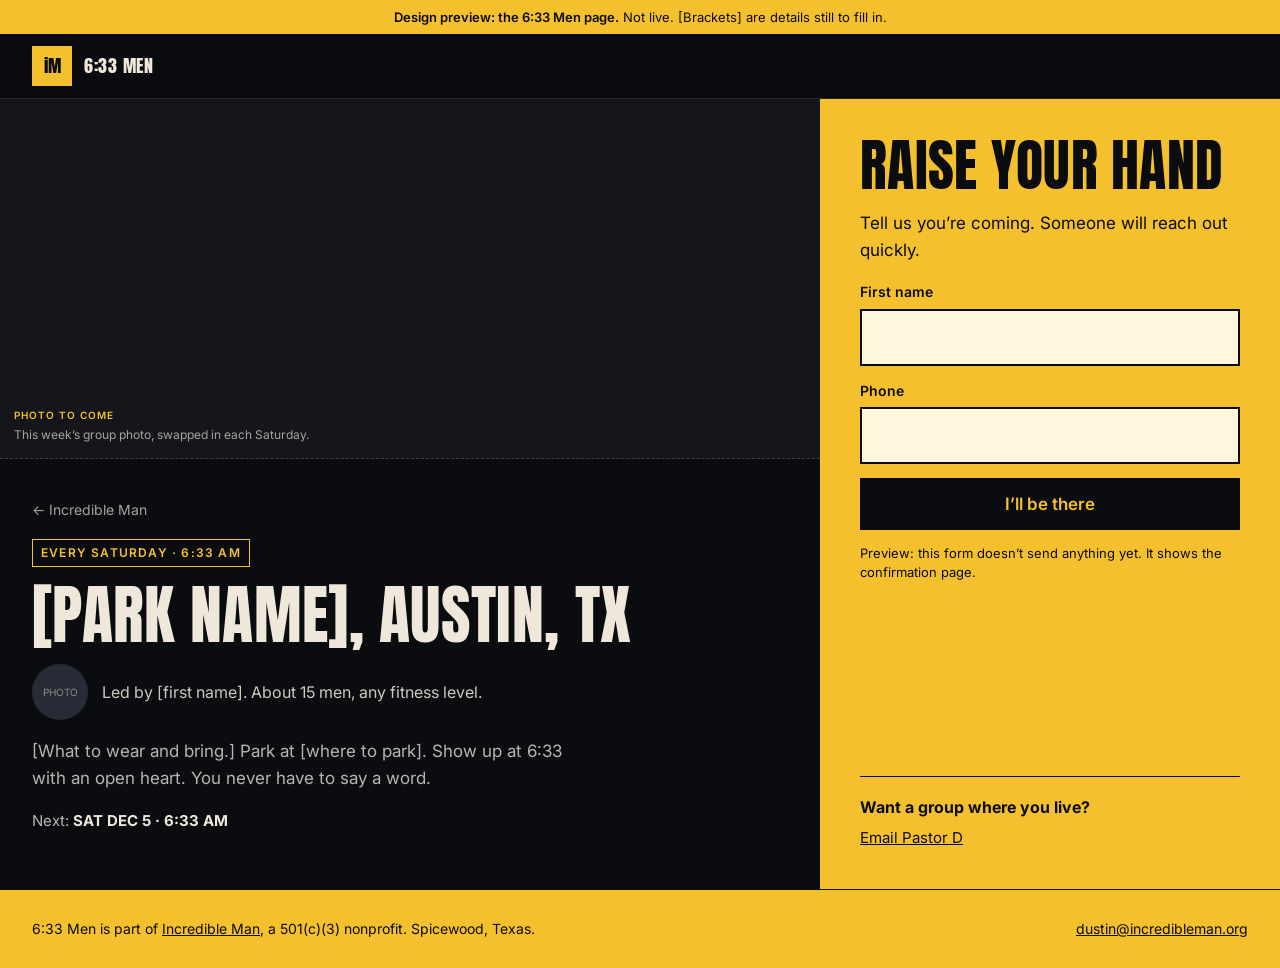
==== commit 83616e38: "Match the canvas: join 6:33 Men first, video hero, confirmation page Co-Authored-By: Claude Opus 5.5" ====
--- a/633/index.html
+++ b/633/index.html
@@ -4,255 +4,82 @@
 <meta charset="utf-8">
 <meta name="viewport" content="width=device-width, initial-scale=1">
 <meta name="robots" content="noindex, nofollow">
-<title>633 Men · Concept</title>
-<meta name="description" content="A concept page for 633 Men: Saturdays at 6:33 AM, a workout, a devotion and real conversation.">
-<meta property="og:title" content="633 Men · Concept">
-<meta property="og:description" content="Saturdays at 6:33 AM. A workout, a devotion and real conversation. Any man, anywhere, can find a group and join.">
+<title>Join 6:33 Men · Preview</title>
+<meta name="description" content="Every Saturday at 6:33 AM in Austin. Raise your hand and join your brothers.">
+<meta property="og:title" content="Join 6:33 Men">
+<meta property="og:description" content="Every Saturday at 6:33 AM. Raise your hand and join your brothers.">
 <meta name="theme-color" content="#0B0C10">
 <link rel="icon" href="data:image/svg+xml,%3Csvg xmlns='http://www.w3.org/2000/svg' viewBox='0 0 64 64'%3E%3Crect width='64' height='64' fill='%23F5C02E'/%3E%3Ctext x='32' y='44' font-family='Impact,Arial Black,sans-serif' font-size='30' text-anchor='middle' fill='%230B0C10'%3EiM%3C/text%3E%3C/svg%3E">
 <link rel="preconnect" href="https://fonts.googleapis.com">
 <link rel="preconnect" href="https://fonts.gstatic.com" crossorigin>
 <link rel="stylesheet" href="https://fonts.googleapis.com/css2?family=Anton&family=Inter:wght@400;500;600&family=Newsreader:ital,opsz,wght@1,6..72,400&display=swap">
+<link rel="stylesheet" href="../assets/site.css">
 <style>
-:root{
-  --night:#0B0C10; --bone:#EFE7DA; --gold:#F5C02E; --gold-hover:#FFD65C;
-  --on-night:#EFE7DA; --soft-on-night:#CFC8BC; --quiet-on-night:#A8A39A;
-  --ink:#15161A; --soft-ink:#3B3934; --quiet-ink:#5E584E; --rule-bone:#CFC5B5;
-  --display:'Anton',Impact,'Arial Narrow',sans-serif;
-  --serif:'Newsreader',Georgia,serif;
-  --sans:'Inter',system-ui,-apple-system,'Segoe UI',sans-serif;
-  --h1:clamp(96px,17vw,220px); --h2:clamp(54px,8vw,96px); --h3:clamp(30px,3.6vw,44px);
-  --gutter:clamp(20px,4vw,32px);
-}
-*{box-sizing:border-box}
-html{scroll-behavior:smooth;-webkit-text-size-adjust:100%}
-@media (prefers-reduced-motion:reduce){html{scroll-behavior:auto}}
-body{margin:0;background:var(--night);color:var(--on-night);font-family:var(--sans);font-size:17px;line-height:1.55;-webkit-font-smoothing:antialiased}
-a{color:inherit}
-:focus-visible{outline:3px solid var(--gold);outline-offset:3px}
-.wrap{max-width:1280px;margin:0 auto;padding-left:var(--gutter);padding-right:var(--gutter)}
-.display{font-family:var(--display);font-weight:400;text-transform:uppercase;letter-spacing:.005em;margin:0}
-.h2{font-size:var(--h2);line-height:.92}
-.h3{font-size:var(--h3);line-height:1}
-.serif{font-family:var(--serif);font-style:italic;font-weight:400}
-.btn{display:inline-flex;align-items:center;gap:10px;min-height:52px;padding:0 24px;font-weight:600;font-size:16px;text-decoration:none;border:0;cursor:pointer;font-family:var(--sans)}
-.btn-gold{background:var(--gold);color:var(--night)}
-.btn-gold:hover{background:var(--gold-hover)}
-.btn-line{border:1px solid #4A4D55;color:var(--on-night)}
-.btn-line:hover{border-color:var(--on-night)}
-.btn-dark{background:var(--night);color:var(--gold)}
-.tag{display:inline-block;font-size:12px;font-weight:600;letter-spacing:.1em;text-transform:uppercase}
-.tag-box{border:1px solid currentColor;padding:4px 8px}
-.tbd{display:inline-block;font-size:11px;font-weight:600;letter-spacing:.08em;text-transform:uppercase;color:var(--night);background:var(--gold);padding:2px 6px;vertical-align:2px;white-space:nowrap}
-.section{padding:clamp(72px,10vw,112px) 0}
-.section-head{display:flex;flex-wrap:wrap;gap:20px 40px;align-items:flex-end;justify-content:space-between;margin-bottom:clamp(32px,5vw,48px)}
-.section-head p{margin:0;max-width:460px;color:var(--soft-on-night)}
-.bone{background:var(--bone);color:var(--ink)}
-.bone .section-head p{color:var(--soft-ink)}
-.bone .tbd{background:var(--ink);color:var(--bone)}
-.gold{background:var(--gold);color:var(--night)}
-.gold .section-head p{color:var(--night)}
-.gold .tbd{background:var(--night);color:var(--gold)}
-
-.preview-bar{background:var(--gold);color:var(--night);font-size:13px;line-height:1.4;text-align:center;padding:8px var(--gutter)}
-.preview-bar strong{font-weight:600}
-.preview-bar .tbd{background:var(--night);color:var(--gold)}
-
-.site-header{position:sticky;top:0;z-index:20;background:rgba(11,12,16,.96);backdrop-filter:blur(8px);-webkit-backdrop-filter:blur(8px);border-bottom:1px solid #23262E}
-.header-inner{display:flex;align-items:center;gap:20px;min-height:68px}
-.brand{display:flex;align-items:center;gap:12px;text-decoration:none}
-.brand-mark{width:40px;height:40px;background:var(--gold);color:var(--night);display:flex;align-items:center;justify-content:center;font-family:var(--display);font-size:18px}
-.brand-name{font-family:var(--display);font-size:18px;letter-spacing:.04em}
-.nav{margin-left:auto;display:flex;align-items:center;gap:26px;font-size:14px;font-weight:500}
-.nav a{text-decoration:none}
-.nav a:hover{color:var(--gold)}
-.nav .btn{min-height:44px;padding:0 18px;font-size:14px}
-.nav-short{display:none;margin-left:auto}
-.nav-short .btn{min-height:44px;padding:0 16px;font-size:14px}
-@media (max-width:900px){.nav{display:none}.nav-short{display:block}.brand-name .full{display:none}}
-@media (min-width:901px){.brand-name .short{display:none}}
-
-/* hero */
-.hero{padding:clamp(48px,7vw,88px) 0 clamp(72px,9vw,104px)}
+.split{display:grid;grid-template-columns:minmax(0,1fr) minmax(0,460px);min-height:calc(100vh - 110px)}
+@media (max-width:900px){.split{grid-template-columns:minmax(0,1fr)}}
+.group-photo{height:clamp(220px,32vw,360px);border-left:0;border-right:0;border-top:0}
+.group{padding:clamp(28px,4vw,40px) var(--gutter) clamp(40px,5vw,56px);display:flex;flex-direction:column;gap:18px;max-width:760px}
+.group .tag{align-self:flex-start;color:var(--gold)}
+.group h1{font-size:clamp(44px,5.5vw,64px);line-height:.95}
+.leader{display:flex;align-items:center;gap:14px}
+.avatar{width:56px;height:56px;border-radius:50%;background:#262B35;display:flex;align-items:center;justify-content:center;font-size:10px;color:#8C8A85;flex-shrink:0}
+.leader span:last-child{font-size:16px;line-height:1.45;color:var(--soft-on-night)}
+.group p{margin:0;max-width:560px;color:var(--muted-on-night)}
 .crumb{font-size:14px;color:var(--quiet-on-night);text-decoration:none}
 .crumb:hover{color:var(--on-night)}
-.hero h1{margin:18px 0 0}
-.hero h1 .big{display:block;font-family:var(--display);font-weight:400;font-size:var(--h1);line-height:.84;color:var(--gold);text-transform:uppercase}
-.hero h1 .small{display:block;margin-top:16px;font-family:var(--display);font-weight:400;font-size:clamp(30px,4vw,52px);line-height:1;text-transform:uppercase}
-.hero-grid{display:grid;grid-template-columns:minmax(0,6fr) minmax(0,5fr);gap:clamp(32px,5vw,64px);align-items:end}
-@media (max-width:860px){.hero-grid{grid-template-columns:minmax(0,1fr)}}
-.hero-lead{margin:0;font-size:clamp(18px,1.7vw,21px);color:var(--soft-on-night);max-width:520px}
-.hero .serif{display:block;font-size:clamp(24px,2.6vw,32px);line-height:1.3;color:var(--on-night);margin:0 0 20px}
-.hero-cta{display:flex;flex-wrap:wrap;gap:12px;margin-top:28px}
-@media (max-width:620px){.hero-cta .btn{flex:1 1 100%;justify-content:space-between}}
-.hero-photo{margin-top:clamp(40px,6vw,64px);aspect-ratio:3/1;border:1px dashed #3A3D45;background:#14161C;display:flex;flex-direction:column;justify-content:flex-end;gap:6px;padding:20px}
-@media (max-width:620px){.hero-photo{aspect-ratio:4/3}}
-.hero-photo .tag{color:var(--gold);font-size:11px}
-.hero-photo span:last-child{font-size:14px;color:var(--quiet-on-night);max-width:560px}
-
-/* saturday timeline */
-.steps{list-style:none;margin:0;padding:0;border-top:1px solid #343944}
-.step{display:grid;grid-template-columns:120px minmax(0,1fr) minmax(0,300px);gap:12px 32px;padding:28px 0;border-bottom:1px solid #343944;align-items:start}
-.step .time{font-family:var(--display);font-size:clamp(26px,3vw,36px);line-height:1;color:var(--gold)}
-.step h3{margin:0 0 8px}
-.step p{margin:0;color:var(--soft-on-night);max-width:560px}
-.shot{aspect-ratio:4/3;border:1px dashed #3A3D45;background:#14161C;padding:12px;display:flex;flex-direction:column;justify-content:flex-end;gap:4px}
-.shot .tag{color:var(--gold);font-size:10px}
-.shot span:last-child{font-size:12px;line-height:1.4;color:var(--quiet-on-night)}
-@media (max-width:860px){.step{grid-template-columns:72px minmax(0,1fr)}.step .shot{grid-column:2}}
-
-/* scripture */
-.verse{padding:clamp(64px,8vw,96px) 0;border-top:1px solid #23262E;border-bottom:1px solid #23262E}
-.verse blockquote{margin:0;max-width:980px;font-size:clamp(28px,3.6vw,46px);line-height:1.25}
-.verse cite{display:block;font-family:var(--sans);margin-top:18px;font-style:normal;font-size:14px;font-weight:600;letter-spacing:.1em;color:var(--quiet-on-night)}
-
-/* first time */
-.expect{display:grid;grid-template-columns:repeat(auto-fit,minmax(min(100%,260px),1fr));gap:0 40px;border-top:1px solid var(--rule-bone)}
-.expect div{padding:24px 0;border-bottom:1px solid var(--rule-bone)}
-.expect h3{margin:0 0 8px;font-size:20px;font-weight:600}
-.expect p{margin:0;color:var(--soft-ink)}
-
-/* groups */
-.groups-grid{display:grid;grid-template-columns:minmax(0,7fr) minmax(0,5fr);gap:clamp(32px,4vw,48px);align-items:start}
-@media (max-width:900px){.groups-grid{grid-template-columns:minmax(0,1fr)}}
-.map{position:relative;aspect-ratio:4/3;background:#121722;border:1px solid #2A2E37;overflow:hidden}
-.map svg{position:absolute;inset:0;width:100%;height:100%}
-.map-key{position:absolute;left:14px;bottom:14px;display:flex;flex-wrap:wrap;gap:8px 18px;background:rgba(11,12,16,.9);padding:10px 14px;font-size:13px}
-.map-key span{display:flex;align-items:center;gap:8px}
-.k-group{width:12px;height:12px;background:var(--gold)}
-.k-hand{width:10px;height:10px;border-radius:50%;background:var(--on-night)}
-.map-note{position:absolute;top:14px;right:14px;background:var(--gold);color:var(--night);font-size:11px;font-weight:600;letter-spacing:.08em;padding:4px 8px}
-.group-card{border:1px solid #3A3D45;padding:22px;display:flex;flex-direction:column;gap:6px;margin-bottom:12px}
-.group-card .name{font-family:var(--display);font-size:28px;line-height:1;text-transform:uppercase}
-.group-card p{margin:0;color:var(--soft-on-night);font-size:15px}
-.group-card.empty{border-style:dashed}
-
-/* raise your hand */
-.how{display:grid;grid-template-columns:repeat(3,minmax(0,1fr));gap:12px;margin-bottom:clamp(40px,5vw,56px)}
-@media (max-width:860px){.how{grid-template-columns:minmax(0,1fr)}}
-.how div{border-top:3px solid var(--night);padding-top:18px}
-.how .n{font-family:var(--display);font-size:44px;line-height:1}
-.how h3{margin:10px 0 6px;font-size:20px;font-weight:600}
-.how p{margin:0}
-.form{background:var(--night);color:var(--on-night);padding:clamp(24px,4vw,40px);display:grid;grid-template-columns:repeat(2,minmax(0,1fr));gap:18px}
-@media (max-width:620px){.form{grid-template-columns:minmax(0,1fr)}}
-.form .full{grid-column:1 / -1}
-.form label{display:flex;flex-direction:column;gap:8px;font-size:14px;font-weight:600}
-.form input{font:inherit;font-size:16px;font-weight:400;padding:14px;min-height:50px;background:#15171D;border:1px solid #3A3D45;color:var(--on-night)}
-.choice{display:flex;flex-wrap:wrap;gap:8px;border:0;margin:0;padding:0}
-.choice legend{font-size:14px;font-weight:600;margin-bottom:8px;padding:0}
-.choice label{flex:1 1 200px;flex-direction:row;align-items:center;gap:10px;border:1px solid #3A3D45;padding:14px;min-height:50px;font-weight:600}
-.choice input{min-height:0;accent-color:var(--gold)}
-.form-note{margin:0;font-size:14px;color:var(--quiet-on-night)}
-.form-note a{color:var(--gold)}
-
-/* leaders */
-.kit{display:grid;grid-template-columns:repeat(auto-fit,minmax(min(100%,280px),1fr));gap:0 40px;border-top:1px solid #343944}
-.kit div{padding:22px 0;border-bottom:1px solid #343944}
-.kit h3{margin:0 0 6px;font-size:20px;font-weight:600}
-.kit p{margin:0;color:#B9B5AE;font-size:15px}
-
-/* faq */
-.faq{border-top:1px solid var(--rule-bone);max-width:900px}
-.faq details{border-bottom:1px solid var(--rule-bone);padding:0}
-.faq summary{list-style:none;cursor:pointer;display:flex;flex-wrap:wrap;justify-content:flex-start;gap:8px 12px;align-items:center;padding:22px 0;font-size:20px;font-weight:600}
-.faq summary::-webkit-details-marker{display:none}
-.faq summary::after{margin-left:auto;content:"+";font-family:var(--display);font-size:28px;line-height:1}
-.faq details[open] summary::after{content:"–"}
-.faq p{margin:0 0 22px;color:var(--soft-ink);max-width:720px}
-
-/* close */
-.close .display{font-size:var(--h2);line-height:.92;max-width:980px}
-.close p{margin:18px 0 0;font-size:18px;max-width:640px}
-.close .serif{font-size:24px}
-.close .row{display:flex;flex-wrap:wrap;gap:12px;margin-top:28px}
-.site-footer{background:var(--gold);color:var(--night);border-top:1px solid var(--night);padding:32px 0;font-size:14px}
-.site-footer .wrap{display:flex;flex-wrap:wrap;gap:12px 28px;justify-content:space-between}
+aside.raise{background:var(--gold);color:var(--night);padding:clamp(28px,4vw,40px);display:flex;flex-direction:column;gap:18px}
+aside.raise h2{font-size:clamp(44px,5vw,56px);line-height:.95}
+aside.raise p{margin:0}
+aside.raise form{margin:0;display:flex;flex-direction:column;gap:14px}
+.elsewhere{margin-top:auto;border-top:1px solid var(--night);padding-top:18px;display:flex;flex-direction:column;gap:6px}
+.elsewhere strong{font-size:16px}
 </style>
 </head>
 <body>
 
-<div class="preview-bar"><strong>Concept for the 633 Men page.</strong> Details aren’t decided yet. Look for <span class="tbd">To decide</span> tags.</div>
+<div class="preview-bar"><strong>Design preview: the 6:33 Men page.</strong> Not live. [Brackets] are details still to fill in.</div>
 
 <header class="site-header">
   <div class="wrap header-inner">
-    <a class="brand" href="../" aria-label="Incredible Man home"><span class="brand-mark">iM</span><span class="brand-name"><span class="full">INCREDIBLE MAN</span><span class="short">633 MEN</span></span></a>
-    <nav class="nav" aria-label="633 Men">
-      <a href="#groups">Find a group</a>
-      <a href="#faq">Questions</a>
-      <a class="btn btn-gold" href="mailto:dustin@incredibleman.org?subject=633%20Men">Raise your hand</a>
-    </nav>
-    <div class="nav-short"><a class="btn btn-gold" href="mailto:dustin@incredibleman.org?subject=633%20Men">Raise your hand</a></div>
+    <a class="brand" href="../" aria-label="Incredible Man home"><span class="brand-mark">iM</span><span class="brand-name">6:33 MEN</span></a>
   </div>
 </header>
 
-<main>
-  <section class="section" id="groups" aria-labelledby="groups-title" style="padding-top:clamp(40px,6vw,72px)">
-    <div class="wrap">
-      <a class="crumb" href="../#gather">← Incredible Man · Gather</a>
-      <div class="section-head" style="margin-top:18px">
-        <div>
-          <h1 class="display" id="groups-title" style="font-size:var(--h2);line-height:.92">633 Men</h1>
-          <p class="tag" style="margin:14px 0 0;color:var(--gold)">Saturdays · 6:33 AM</p>
-        </div>
-        <p>A workout, a devotion and real conversation. Any man, anywhere, can find a group and join.</p>
-      </div>
-      <div class="groups-grid">
-        <div class="map" role="img" aria-label="Concept map showing one group near Austin and men who have raised their hand elsewhere in Texas">
-          <svg viewBox="0 0 400 300" aria-hidden="true">
-            <defs><pattern id="g" width="20" height="20" patternUnits="userSpaceOnUse"><path d="M20 0H0V20" fill="none" stroke="#1C2330" stroke-width="1"/></pattern></defs>
-            <rect width="400" height="300" fill="url(#g)"/>
-            <text x="24" y="40" fill="#3A4252" font-family="Anton,Impact,sans-serif" font-size="28" letter-spacing="2">TEXAS</text>
-            <circle cx="214" cy="190" r="5" fill="#EFE7DA"/><circle cx="226" cy="198" r="5" fill="#EFE7DA"/><circle cx="220" cy="206" r="5" fill="#EFE7DA"/>
-            <circle cx="262" cy="150" r="5" fill="#EFE7DA"/><circle cx="270" cy="160" r="5" fill="#EFE7DA"/>
-            <circle cx="300" cy="196" r="5" fill="#EFE7DA"/>
-            <circle cx="150" cy="70" r="5" fill="#EFE7DA"/>
-            <rect x="185" y="181" width="14" height="14" fill="#F5C02E" stroke="#0B0C10" stroke-width="2"/>
-          </svg>
-          <span class="map-note">CONCEPT · NOT REAL DATA</span>
-          <div class="map-key"><span><i class="k-group"></i>A group meeting</span><span><i class="k-hand"></i>A man who raised his hand</span></div>
-        </div>
-        <div>
-          <div class="group-card">
-            <span class="tag" style="color:var(--gold)">Meeting now</span>
-            <span class="name">Austin area</span>
-            <p>Saturdays at 6:33 AM · <span class="tbd">Park and leader to list</span></p>
-          </div>
-          <div class="group-card empty">
-            <span class="tag" style="color:var(--quiet-on-night)">Not near you yet?</span>
-            <span class="name">Raise your hand</span>
-            <p>Tell us where you are. When enough men nearby raise a hand, we help one of you start a group.</p>
-            <p style="margin-top:10px"><a class="btn btn-gold" href="mailto:dustin@incredibleman.org?subject=633%20Men">Raise your hand</a></p>
-            <p style="font-size:13px;color:var(--quiet-on-night)">Concept only: for now this opens an email to Pastor D.</p>
-          </div>
-        </div>
-      </div>
+<main class="split">
+  <section aria-label="The group">
+    <div class="ph group-photo"><span class="tag">Photo to come</span><span>This week’s group photo, swapped in each Saturday.</span></div>
+    <div class="group">
+      <a class="crumb" href="../#join">← Incredible Man</a>
+      <span class="tag tag-box">Every Saturday · 6:33 AM</span>
+      <h1 class="display">[Park name], Austin, TX</h1>
+      <div class="leader"><span class="avatar" aria-hidden="true">PHOTO</span><span>Led by [first name]. About 15 men, any fitness level.</span></div>
+      <p>[What to wear and bring.] Park at [where to park]. Show up at 6:33 with an open heart. You never have to say a word.</p>
+      <p style="font-size:15px">Next: <strong style="color:var(--on-night)"><span data-next-saturday>SATURDAY</span> · 6:33 AM</strong></p>
     </div>
   </section>
-
-  <section class="section bone" id="faq" aria-labelledby="faq-title">
-    <div class="wrap">
-      <div class="section-head">
-        <h2 class="display h2" id="faq-title">Questions</h2>
-        <p>Answers marked “to decide” are open questions for Pastor D.</p>
-      </div>
-      <div class="faq">
-        <details><summary>Do I need to be in shape?</summary><p>No. Every fitness level is welcome, and the workout scales to you.</p></details>
-        <details><summary>Does it cost anything?</summary><p>No. 633 Men is free, like every Incredible Man resource.</p></details>
-        <details><summary>Can I bring a friend?</summary><p>Yes. Text one guy and bring him with you.</p></details>
-        <details><summary>Do I have to be a Christian? <span class="tbd">To decide</span></summary><p>[Pastor D’s answer on who is welcome, and how faith is part of the morning.]</p></details>
-        <details><summary>What if it rains? <span class="tbd">To decide</span></summary><p>[Weather plan.]</p></details>
-        <details><summary>Is it connected to a church? <span class="tbd">To decide</span></summary><p>[How groups relate to local churches.]</p></details>
-      </div>
+  <aside class="raise">
+    <h2 class="display">Raise your hand</h2>
+    <p style="font-size:17px">Tell us you’re coming. Someone will reach out quickly.</p>
+    <form data-join="confirmed/" aria-label="Raise your hand">
+      <div class="field"><label for="fg-name">First name</label><input class="input input-gold" id="fg-name" name="first_name" autocomplete="given-name" required></div>
+      <div class="field"><label for="fg-phone">Phone</label><input class="input input-gold" id="fg-phone" name="phone" type="tel" autocomplete="tel"></div>
+      <button class="btn btn-dark" type="submit" style="font-size:17px">I’ll be there</button>
+      <p class="form-note">Preview: this form doesn’t send anything yet. It shows the confirmation page.</p>
+    </form>
+    <div class="elsewhere">
+      <strong>Want a group where you live?</strong>
+      <a href="mailto:dustin@incredibleman.org?subject=Start%20a%206%3A33%20Men%20group" style="font-size:15px">Email Pastor D</a>
     </div>
-  </section>
+  </aside>
 </main>
 
-<footer class="site-footer">
-  <div class="wrap">
-    <span>633 Men is part of <a href="../">Incredible Man</a>, a 501(c)(3) nonprofit. Spicewood, Texas.</span>
+<footer class="site-footer" style="padding:28px 0">
+  <div class="wrap footer-row">
+    <span>6:33 Men is part of <a href="../">Incredible Man</a>, a 501(c)(3) nonprofit. Spicewood, Texas.</span>
     <a href="mailto:dustin@incredibleman.org">dustin@incredibleman.org</a>
   </div>
 </footer>
+
+<script src="../assets/site.js"></script>
 </body>
 </html>
--- a/assets/site.css
+++ b/assets/site.css
@@ -0,0 +1,92 @@
+:root{
+  --night:#0B0C10; --night-2:#14161C; --bone:#EFE7DA; --gold:#F5C02E; --gold-hover:#FFD65C;
+  --on-night:#EFE7DA; --soft-on-night:#CFC8BC; --muted-on-night:#B9B5AE; --quiet-on-night:#A8A39A;
+  --rule-night:#343944; --ink:#15161A; --soft-ink:#3B3934; --quiet-ink:#5E584E; --rule-bone:#CFC5B5;
+  --display:'Anton',Impact,'Arial Narrow',sans-serif;
+  --serif:'Newsreader',Georgia,serif;
+  --sans:'Inter',system-ui,-apple-system,'Segoe UI',sans-serif;
+  --h1:clamp(88px,13vw,184px); --h2:clamp(52px,7.5vw,96px); --h3:clamp(32px,3.6vw,48px);
+  --gutter:clamp(20px,4vw,32px);
+}
+*{box-sizing:border-box}
+html{scroll-behavior:smooth;-webkit-text-size-adjust:100%}
+@media (prefers-reduced-motion:reduce){html{scroll-behavior:auto}}
+body{margin:0;background:var(--night);color:var(--on-night);font-family:var(--sans);font-size:17px;line-height:1.55;-webkit-font-smoothing:antialiased}
+img,video,iframe{display:block;max-width:100%}
+a{color:inherit}
+:focus-visible{outline:3px solid var(--gold);outline-offset:3px}
+[id]{scroll-margin-top:76px}
+.wrap{max-width:1280px;margin:0 auto;padding-left:var(--gutter);padding-right:var(--gutter)}
+.display{font-family:var(--display);font-weight:400;text-transform:uppercase;letter-spacing:.005em;margin:0}
+.h2{font-size:var(--h2);line-height:.92}
+.h3{font-size:var(--h3);line-height:1}
+.serif{font-family:var(--serif);font-style:italic;font-weight:400}
+.btn{display:inline-flex;align-items:center;justify-content:center;gap:10px;min-height:52px;padding:0 24px;font-weight:600;font-size:16px;text-decoration:none;border:0;cursor:pointer;font-family:var(--sans);text-align:center}
+.btn-gold{background:var(--gold);color:var(--night)}
+.btn-gold:hover{background:var(--gold-hover)}
+.btn-line{border:1px solid #4A4D55;color:var(--on-night);background:transparent}
+.btn-line:hover{border-color:var(--on-night)}
+.btn-dark{background:var(--night);color:var(--gold)}
+.btn-ink{background:var(--ink);color:var(--bone)}
+.btn-ink-line{border:1px solid var(--ink);color:var(--ink);background:transparent}
+.tag{display:inline-block;font-size:12px;font-weight:600;letter-spacing:.1em;text-transform:uppercase}
+.tag-box{border:1px solid currentColor;padding:4px 8px}
+.section{padding:clamp(72px,10vw,112px) 0}
+.section-head{display:flex;flex-wrap:wrap;gap:20px 40px;align-items:flex-end;justify-content:space-between;margin-bottom:clamp(32px,5vw,48px)}
+.section-head p{margin:0;max-width:460px;color:var(--muted-on-night)}
+.bone{background:var(--bone);color:var(--ink)}
+.bone .section-head p{color:var(--soft-ink)}
+.bone + .bone{border-top:1px solid #D4CABA}
+.gold{background:var(--gold);color:var(--night)}
+.gold .section-head p{color:var(--night)}
+.ph{background:var(--night-2);border:1px dashed #3A3D45;padding:14px;display:flex;flex-direction:column;justify-content:flex-end;gap:4px}
+.ph .tag{color:var(--gold);font-size:10px}
+.ph span:last-child{font-size:12px;line-height:1.4;color:var(--quiet-on-night)}
+.bone .ph{background:#D9D3C8;border-color:#B9AF9F}
+.bone .ph .tag{color:var(--ink)}
+.bone .ph span:last-child{color:var(--quiet-ink)}
+
+/* fields */
+.field{display:flex;flex-direction:column;gap:6px}
+.field label{font-size:14px;font-weight:600}
+.input{font:inherit;font-size:16px;padding:14px;min-height:52px;width:100%}
+.input-gold{border:2px solid var(--night);background:#FFF7DD;color:var(--night)}
+.input-night{border:1px solid #4A4D55;background:var(--night);color:var(--on-night)}
+.input-bone{border:1px solid #8C8578;background:#FBF7F0;color:var(--ink)}
+textarea.input{resize:vertical;min-height:120px}
+.form-note{margin:0;font-size:13px;line-height:1.45}
+
+/* preview bar */
+.preview-bar{background:var(--gold);color:var(--night);font-size:13px;line-height:1.4;text-align:center;padding:8px var(--gutter)}
+.preview-bar strong{font-weight:600}
+
+/* header */
+.site-header{position:sticky;top:0;z-index:20;background:rgba(11,12,16,.96);backdrop-filter:blur(8px);-webkit-backdrop-filter:blur(8px);border-bottom:1px solid #23262E}
+.utility{display:flex;justify-content:flex-end;gap:22px;font-size:13px;padding-top:8px}
+.utility a{color:var(--quiet-on-night);text-decoration:none}
+.utility a:hover{color:var(--on-night)}
+.header-inner{display:flex;align-items:center;gap:24px;min-height:64px}
+.brand{display:flex;align-items:center;gap:12px;text-decoration:none}
+.brand-mark{width:40px;height:40px;background:var(--gold);color:var(--night);display:flex;align-items:center;justify-content:center;font-family:var(--display);font-size:18px}
+.brand-name{font-family:var(--display);font-size:18px;letter-spacing:.04em}
+.nav{margin-left:auto;display:flex;align-items:center;gap:26px;font-size:14px;font-weight:500}
+.nav a{text-decoration:none}
+.nav a:hover{color:var(--gold)}
+.nav .btn{min-height:44px;padding:0 18px;font-size:14px}
+.menu{display:none;margin-left:auto;position:relative}
+.menu summary{list-style:none;width:44px;height:44px;border:1px solid #3A3D45;display:flex;align-items:center;justify-content:center;cursor:pointer}
+.menu summary::-webkit-details-marker{display:none}
+.menu-panel{position:absolute;right:0;top:54px;width:min(300px,calc(100vw - 2*var(--gutter)));background:var(--night);border:1px solid #2A2E37;padding:8px 20px 20px;display:flex;flex-direction:column}
+.menu-panel a{font-family:var(--display);font-size:22px;text-transform:uppercase;text-decoration:none;padding:12px 0;border-bottom:1px solid #23262E}
+.menu-panel .btn{margin-top:16px;font-family:var(--sans);font-size:16px;text-transform:none;border:0}
+.menu-panel .small{font-family:var(--sans);font-size:14px;text-transform:none;color:var(--quiet-on-night);border:0;padding:10px 0 0}
+@media (max-width:980px){.nav,.utility{display:none}.menu{display:block}}
+
+/* footer */
+.site-footer{background:var(--gold);color:var(--night);border-top:1px solid var(--night);padding:48px 0 40px}
+.sitemap{display:grid;grid-template-columns:repeat(auto-fit,minmax(170px,1fr));gap:28px;font-size:14px;line-height:1.9}
+.sitemap div{display:flex;flex-direction:column}
+.sitemap strong{font-size:13px;letter-spacing:.08em}
+.sitemap a{text-underline-offset:3px}
+.legal{margin:36px 0 0;font-size:13px}
+.footer-row{display:flex;flex-wrap:wrap;gap:12px 28px;justify-content:space-between;font-size:14px}
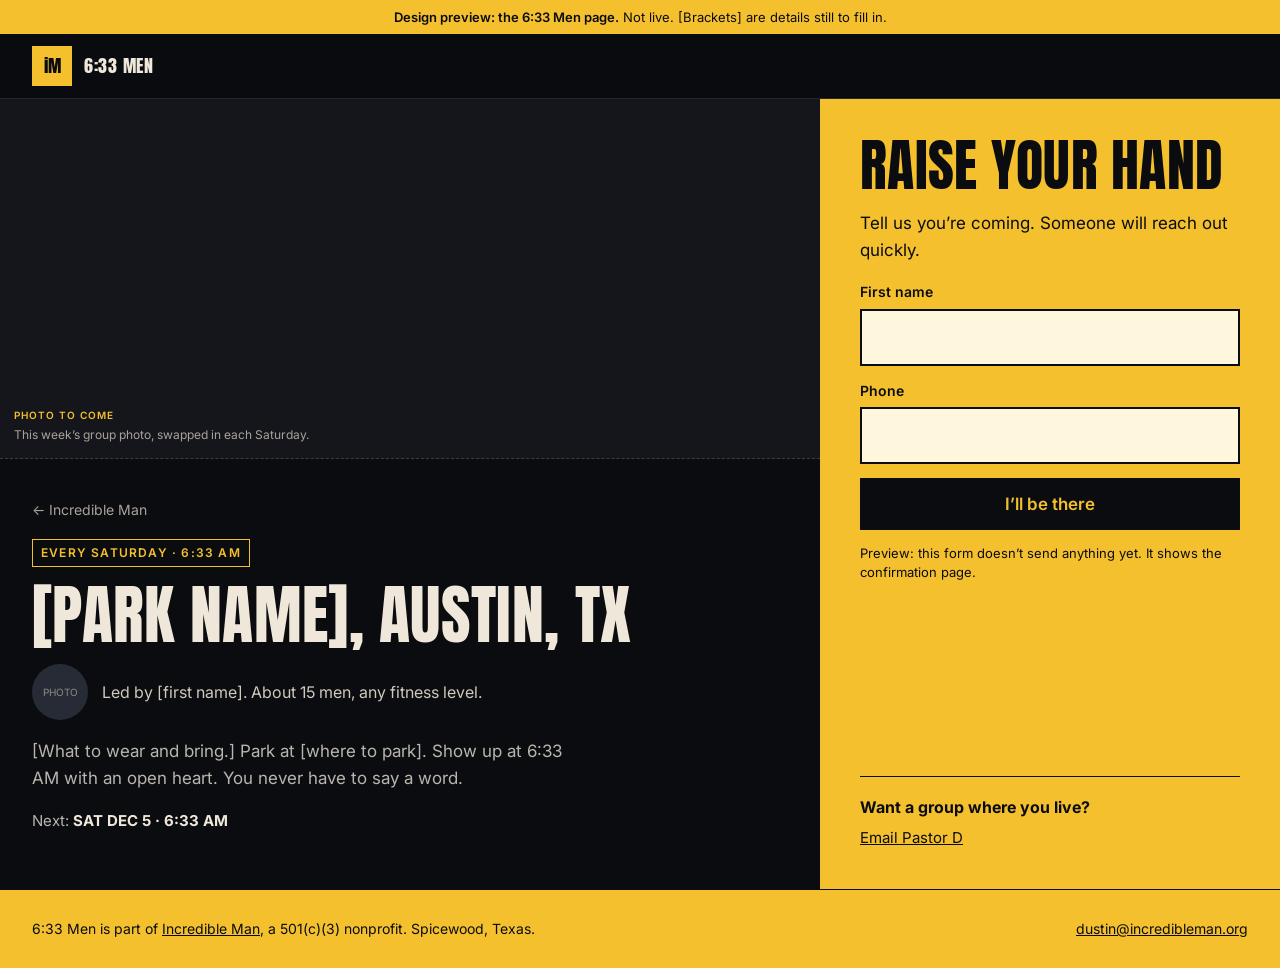
==== commit 4ee6383b: "Rewrite site copy in Pastor D's Tuesday-email voice Applies the copy style guide: first person to on" ====
--- a/633/index.html
+++ b/633/index.html
@@ -53,7 +53,7 @@
       <span class="tag tag-box">Every Saturday · 6:33 AM</span>
       <h1 class="display">[Park name], Austin, TX</h1>
       <div class="leader"><span class="avatar" aria-hidden="true">PHOTO</span><span>Led by [first name]. About 15 men, any fitness level.</span></div>
-      <p>[What to wear and bring.] Park at [where to park]. Show up at 6:33 with an open heart. You never have to say a word.</p>
+      <p>[What to wear and bring.] Park at [where to park]. Show up at 6:33 AM with an open heart. You never have to say a word.</p>
       <p style="font-size:15px">Next: <strong style="color:var(--on-night)"><span data-next-saturday>SATURDAY</span> · 6:33 AM</strong></p>
     </div>
   </section>
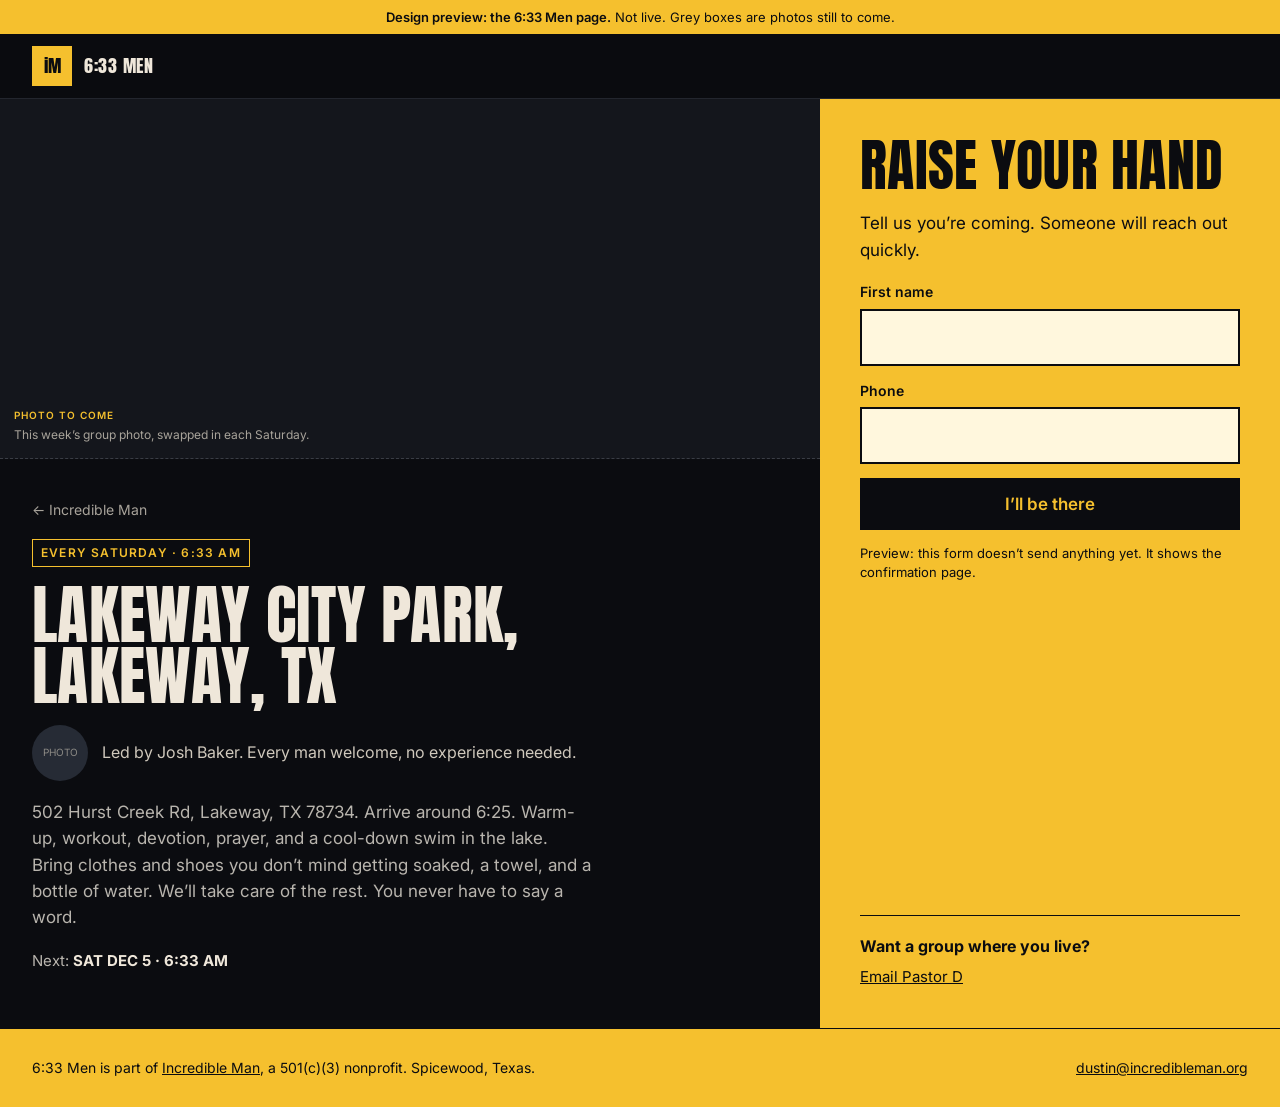
==== commit 8a92f5a8: "Apply v2 copy style guide and real 6:33 Men details From 17 full IMAN emails: Oxford commas, no em-d" ====
--- a/633/index.html
+++ b/633/index.html
@@ -5,7 +5,7 @@
 <meta name="viewport" content="width=device-width, initial-scale=1">
 <meta name="robots" content="noindex, nofollow">
 <title>Join 6:33 Men · Preview</title>
-<meta name="description" content="Every Saturday at 6:33 AM in Austin. Raise your hand and join your brothers.">
+<meta name="description" content="Every Saturday at 6:33 AM at Lakeway City Park. Raise your hand and join your brothers.">
 <meta property="og:title" content="Join 6:33 Men">
 <meta property="og:description" content="Every Saturday at 6:33 AM. Raise your hand and join your brothers.">
 <meta name="theme-color" content="#0B0C10">
@@ -37,7 +37,7 @@
 </head>
 <body>
 
-<div class="preview-bar"><strong>Design preview: the 6:33 Men page.</strong> Not live. [Brackets] are details still to fill in.</div>
+<div class="preview-bar"><strong>Design preview: the 6:33 Men page.</strong> Not live. Grey boxes are photos still to come.</div>
 
 <header class="site-header">
   <div class="wrap header-inner">
@@ -51,9 +51,9 @@
     <div class="group">
       <a class="crumb" href="../#join">← Incredible Man</a>
       <span class="tag tag-box">Every Saturday · 6:33 AM</span>
-      <h1 class="display">[Park name], Austin, TX</h1>
-      <div class="leader"><span class="avatar" aria-hidden="true">PHOTO</span><span>Led by [first name]. About 15 men, any fitness level.</span></div>
-      <p>[What to wear and bring.] Park at [where to park]. Show up at 6:33 AM with an open heart. You never have to say a word.</p>
+      <h1 class="display">Lakeway City Park, Lakeway, TX</h1>
+      <div class="leader"><span class="avatar" aria-hidden="true">PHOTO</span><span>Led by Josh Baker. Every man welcome, no experience needed.</span></div>
+      <p>502 Hurst Creek Rd, Lakeway, TX 78734. Arrive around 6:25. Warm-up, workout, devotion, prayer, and a cool-down swim in the lake. Bring clothes and shoes you don’t mind getting soaked, a towel, and a bottle of water. We’ll take care of the rest. You never have to say a word.</p>
       <p style="font-size:15px">Next: <strong style="color:var(--on-night)"><span data-next-saturday>SATURDAY</span> · 6:33 AM</strong></p>
     </div>
   </section>
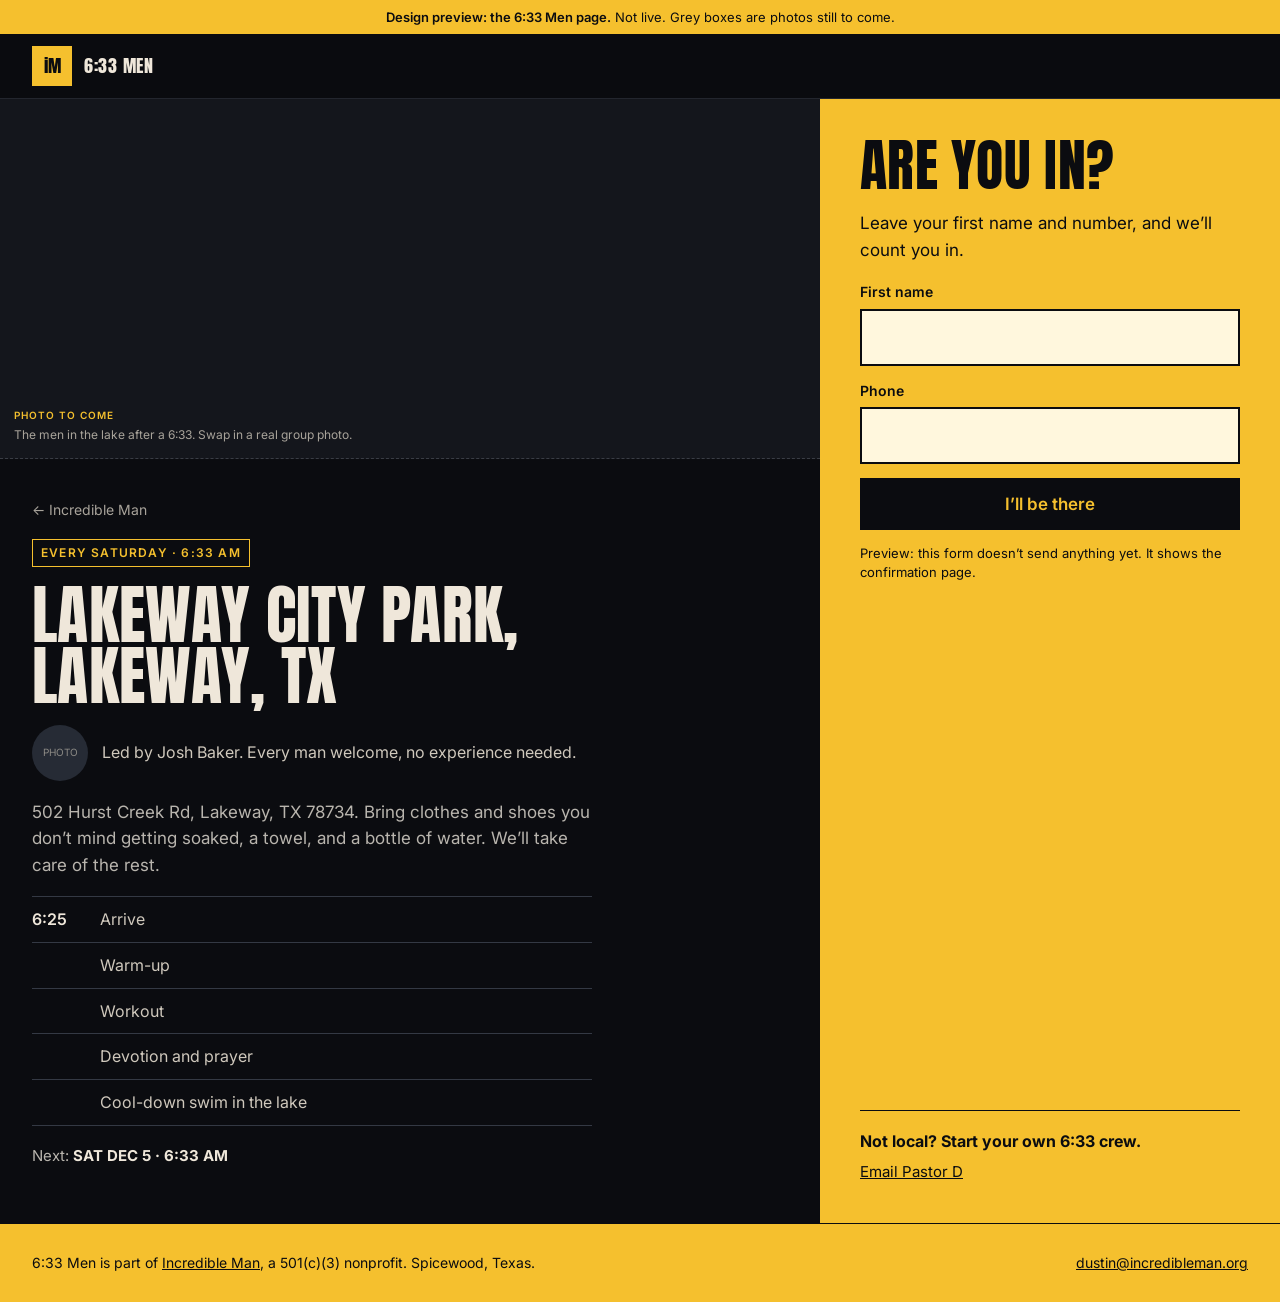
==== commit 8993ee80: "Rewrite 6:33 Men section around Pastor D's launch email Homepage: new heading, 'Are you in?' ask wit" ====
--- a/633/index.html
+++ b/633/index.html
@@ -5,9 +5,9 @@
 <meta name="viewport" content="width=device-width, initial-scale=1">
 <meta name="robots" content="noindex, nofollow">
 <title>Join 6:33 Men · Preview</title>
-<meta name="description" content="Every Saturday at 6:33 AM at Lakeway City Park. Raise your hand and join your brothers.">
+<meta name="description" content="Every Saturday at 6:33 AM at Lakeway City Park. Are you in?">
 <meta property="og:title" content="Join 6:33 Men">
-<meta property="og:description" content="Every Saturday at 6:33 AM. Raise your hand and join your brothers.">
+<meta property="og:description" content="Every Saturday at 6:33 AM. Are you in?">
 <meta name="theme-color" content="#0B0C10">
 <link rel="icon" href="data:image/svg+xml,%3Csvg xmlns='http://www.w3.org/2000/svg' viewBox='0 0 64 64'%3E%3Crect width='64' height='64' fill='%23F5C02E'/%3E%3Ctext x='32' y='44' font-family='Impact,Arial Black,sans-serif' font-size='30' text-anchor='middle' fill='%230B0C10'%3EiM%3C/text%3E%3C/svg%3E">
 <link rel="preconnect" href="https://fonts.googleapis.com">
@@ -33,6 +33,9 @@
 aside.raise form{margin:0;display:flex;flex-direction:column;gap:14px}
 .elsewhere{margin-top:auto;border-top:1px solid var(--night);padding-top:18px;display:flex;flex-direction:column;gap:6px}
 .elsewhere strong{font-size:16px}
+.run{list-style:none;margin:0;padding:0;max-width:560px;border-top:1px solid var(--rule-night)}
+.run li{display:flex;gap:16px;padding:10px 0;border-bottom:1px solid var(--rule-night);font-size:16px;color:var(--soft-on-night)}
+.run li b{flex:0 0 52px;font-weight:600;color:var(--on-night)}
 </style>
 </head>
 <body>
@@ -47,27 +50,34 @@
 
 <main class="split">
   <section aria-label="The group">
-    <div class="ph group-photo"><span class="tag">Photo to come</span><span>This week’s group photo, swapped in each Saturday.</span></div>
+    <div class="ph group-photo"><span class="tag">Photo to come</span><span>The men in the lake after a 6:33. Swap in a real group photo.</span></div>
     <div class="group">
       <a class="crumb" href="../#join">← Incredible Man</a>
       <span class="tag tag-box">Every Saturday · 6:33 AM</span>
       <h1 class="display">Lakeway City Park, Lakeway, TX</h1>
       <div class="leader"><span class="avatar" aria-hidden="true">PHOTO</span><span>Led by Josh Baker. Every man welcome, no experience needed.</span></div>
-      <p>502 Hurst Creek Rd, Lakeway, TX 78734. Arrive around 6:25. Warm-up, workout, devotion, prayer, and a cool-down swim in the lake. Bring clothes and shoes you don’t mind getting soaked, a towel, and a bottle of water. We’ll take care of the rest. You never have to say a word.</p>
+      <p>502 Hurst Creek Rd, Lakeway, TX 78734. Bring clothes and shoes you don’t mind getting soaked, a towel, and a bottle of water. We’ll take care of the rest.</p>
+      <ol class="run" aria-label="The morning">
+        <li><b>6:25</b>Arrive</li>
+        <li><b></b>Warm-up</li>
+        <li><b></b>Workout</li>
+        <li><b></b>Devotion and prayer</li>
+        <li><b></b>Cool-down swim in the lake</li>
+      </ol>
       <p style="font-size:15px">Next: <strong style="color:var(--on-night)"><span data-next-saturday>SATURDAY</span> · 6:33 AM</strong></p>
     </div>
   </section>
   <aside class="raise">
-    <h2 class="display">Raise your hand</h2>
-    <p style="font-size:17px">Tell us you’re coming. Someone will reach out quickly.</p>
-    <form data-join="confirmed/" aria-label="Raise your hand">
+    <h2 class="display">Are you in?</h2>
+    <p style="font-size:17px">Leave your first name and number, and we’ll count you in.</p>
+    <form data-join="confirmed/" aria-label="Count me in">
       <div class="field"><label for="fg-name">First name</label><input class="input input-gold" id="fg-name" name="first_name" autocomplete="given-name" required></div>
       <div class="field"><label for="fg-phone">Phone</label><input class="input input-gold" id="fg-phone" name="phone" type="tel" autocomplete="tel"></div>
       <button class="btn btn-dark" type="submit" style="font-size:17px">I’ll be there</button>
       <p class="form-note">Preview: this form doesn’t send anything yet. It shows the confirmation page.</p>
     </form>
     <div class="elsewhere">
-      <strong>Want a group where you live?</strong>
+      <strong>Not local? Start your own 6:33 crew.</strong>
       <a href="mailto:dustin@incredibleman.org?subject=Start%20a%206%3A33%20Men%20group" style="font-size:15px">Email Pastor D</a>
     </div>
   </aside>
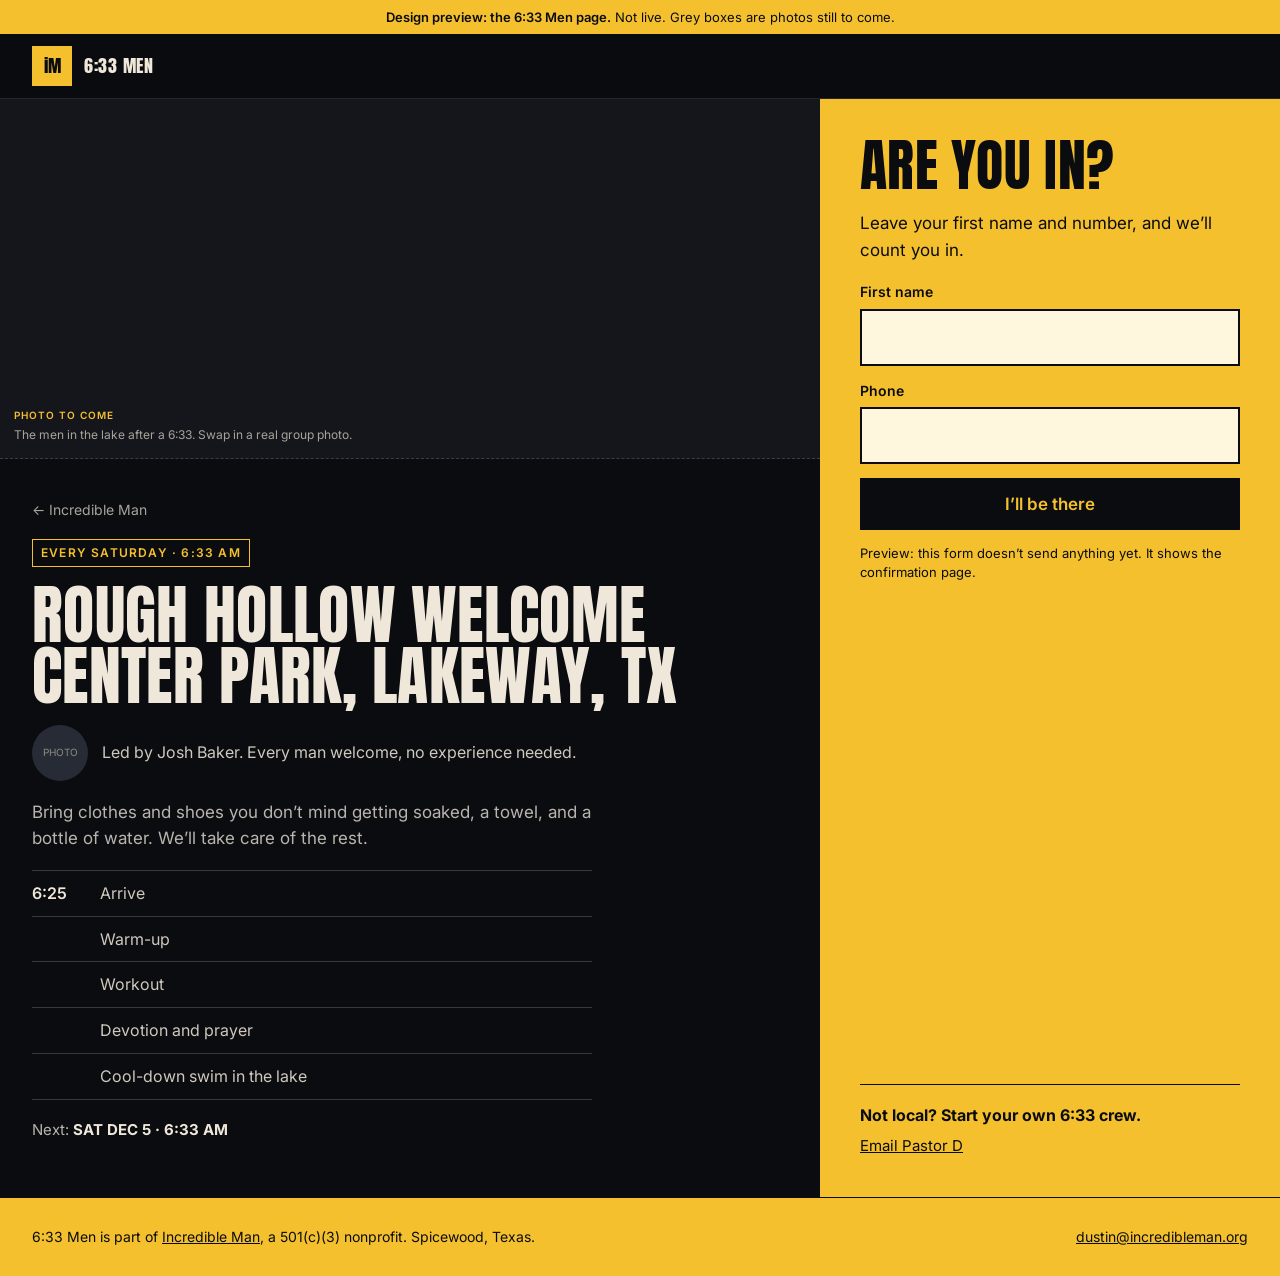
==== commit c6be1559: "Move 6:33 Men location to Rough Hollow Welcome Center Park Co-Authored-By: Claude Opus 5.5 <noreply@" ====
--- a/633/index.html
+++ b/633/index.html
@@ -5,7 +5,7 @@
 <meta name="viewport" content="width=device-width, initial-scale=1">
 <meta name="robots" content="noindex, nofollow">
 <title>Join 6:33 Men · Preview</title>
-<meta name="description" content="Every Saturday at 6:33 AM at Lakeway City Park. Are you in?">
+<meta name="description" content="Every Saturday at 6:33 AM at Rough Hollow Welcome Center Park in Lakeway. Are you in?">
 <meta property="og:title" content="Join 6:33 Men">
 <meta property="og:description" content="Every Saturday at 6:33 AM. Are you in?">
 <meta name="theme-color" content="#0B0C10">
@@ -54,9 +54,9 @@
     <div class="group">
       <a class="crumb" href="../#join">← Incredible Man</a>
       <span class="tag tag-box">Every Saturday · 6:33 AM</span>
-      <h1 class="display">Lakeway City Park, Lakeway, TX</h1>
+      <h1 class="display">Rough Hollow Welcome Center Park, Lakeway, TX</h1>
       <div class="leader"><span class="avatar" aria-hidden="true">PHOTO</span><span>Led by Josh Baker. Every man welcome, no experience needed.</span></div>
-      <p>502 Hurst Creek Rd, Lakeway, TX 78734. Bring clothes and shoes you don’t mind getting soaked, a towel, and a bottle of water. We’ll take care of the rest.</p>
+      <p>Bring clothes and shoes you don’t mind getting soaked, a towel, and a bottle of water. We’ll take care of the rest.</p>
       <ol class="run" aria-label="The morning">
         <li><b>6:25</b>Arrive</li>
         <li><b></b>Warm-up</li>
